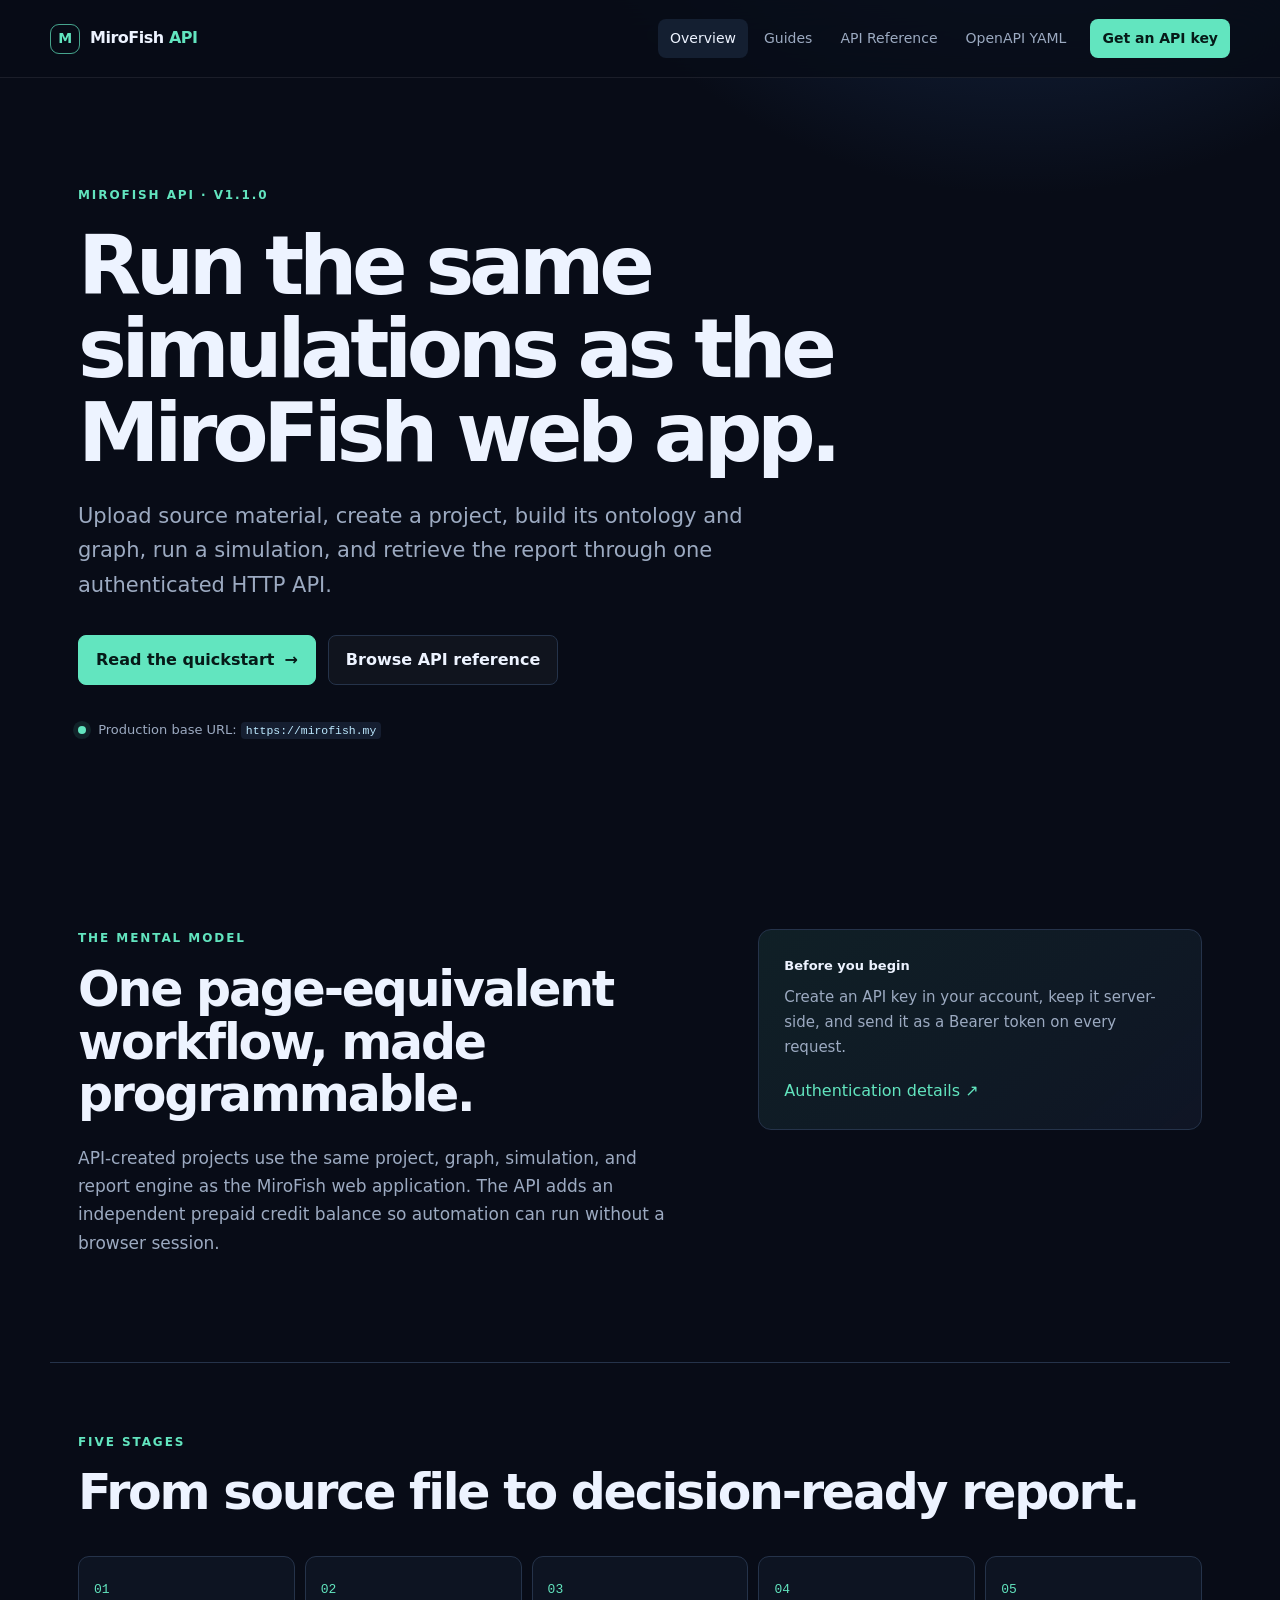
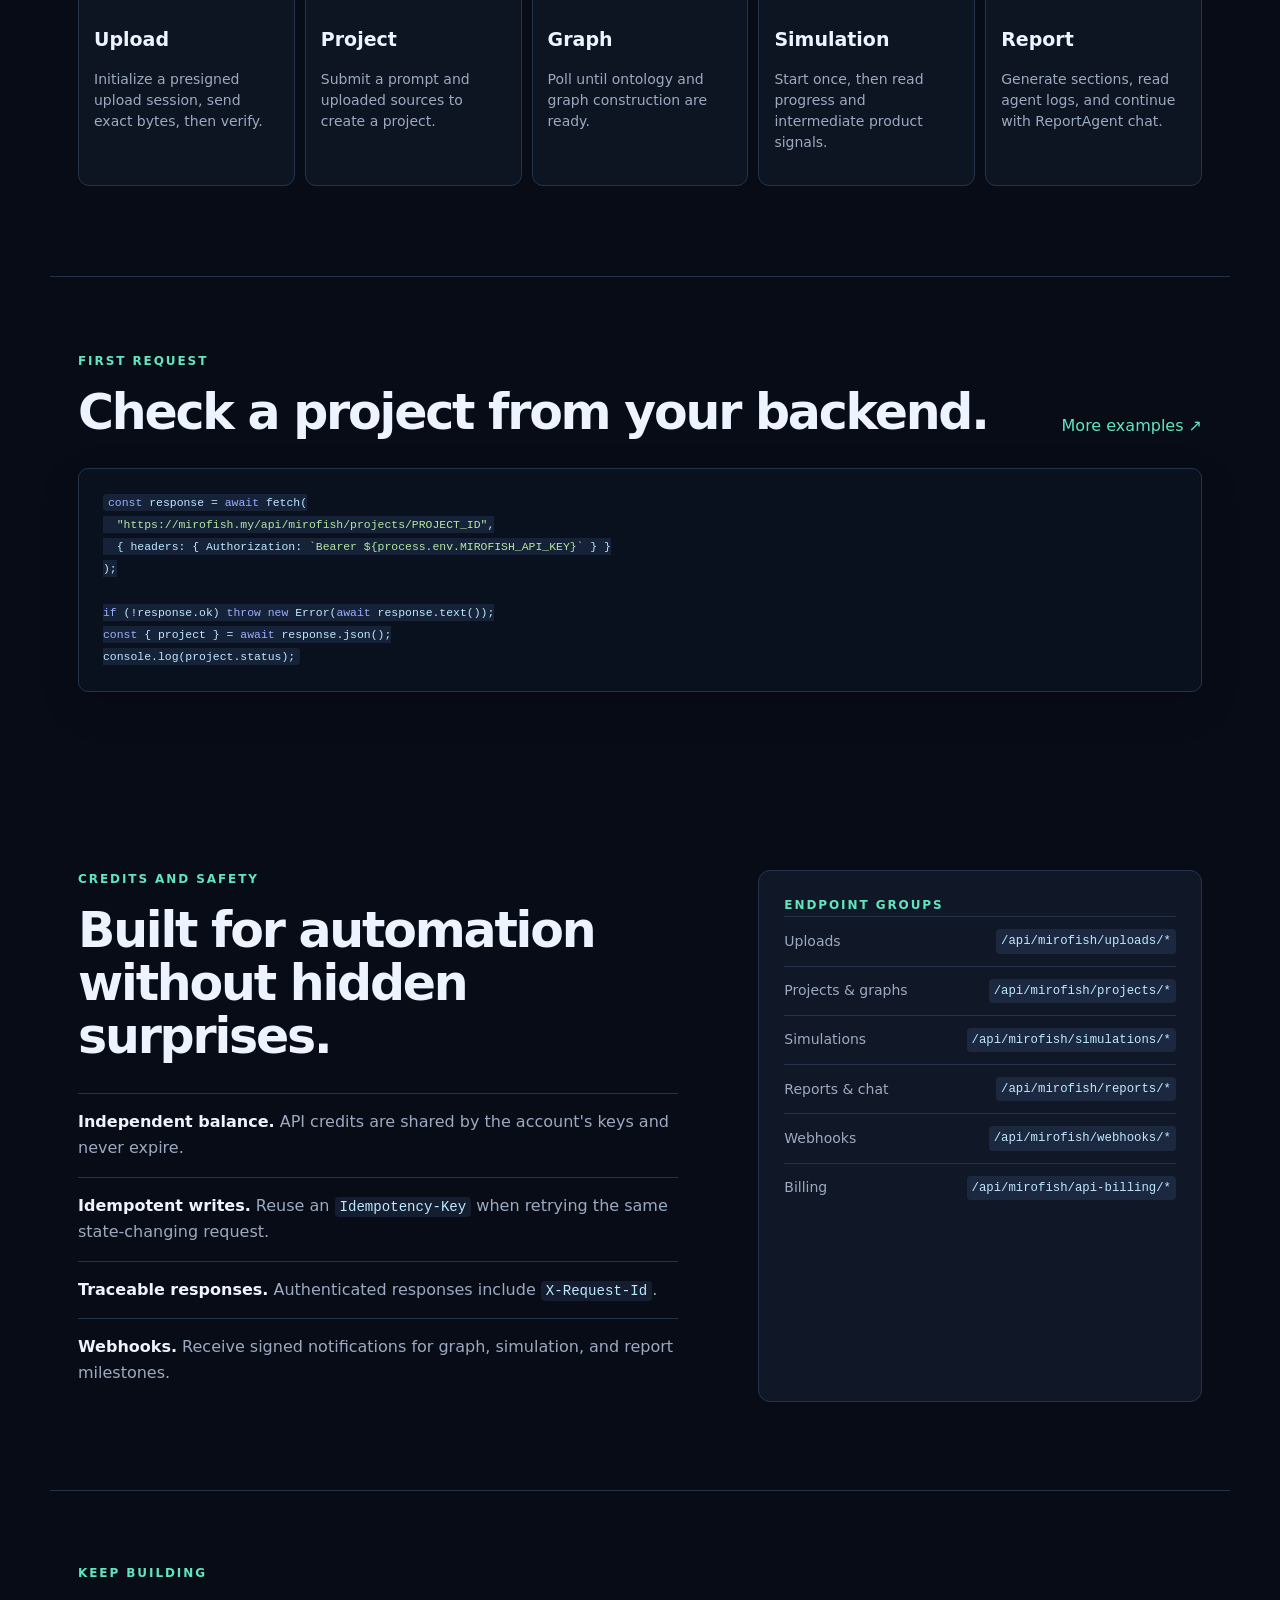
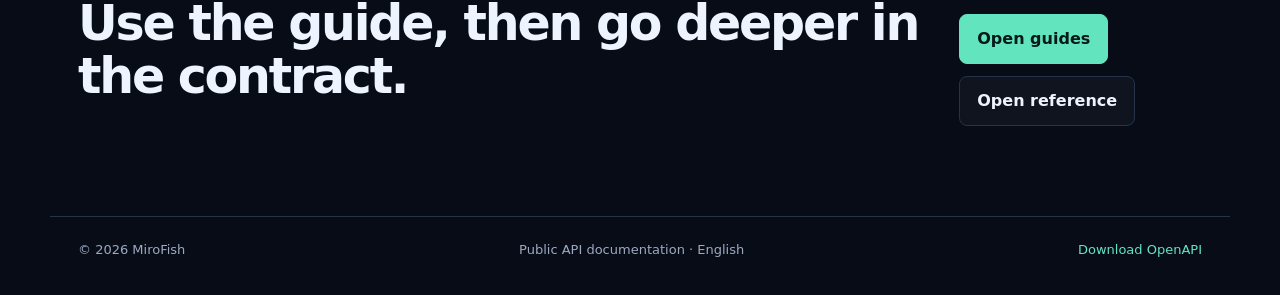
==== index.html @ 49d01d0e "docs: add public MiroFish API documentation site" ====
<!doctype html>
<html lang="en">
  <head>
    <meta charset="utf-8" />
    <meta name="viewport" content="width=device-width, initial-scale=1" />
    <meta name="description" content="Public English documentation for the MiroFish simulation API." />
    <meta name="theme-color" content="#0b1020" />
    <link rel="canonical" href="https://gateszhangc.github.io/mirofish-api-docs/" />
    <link rel="stylesheet" href="styles.css" />
    <title>MiroFish API Documentation</title>
  </head>
  <body>
    <header class="site-header">
      <a class="brand" href="index.html" aria-label="MiroFish API Documentation home">
        <span class="brand-mark">M</span>
        <span>MiroFish <em>API</em></span>
      </a>
      <button class="menu-toggle" type="button" aria-expanded="false" aria-controls="site-nav">Menu</button>
      <nav id="site-nav" class="site-nav" aria-label="Primary navigation">
        <a class="active" href="index.html">Overview</a>
        <a href="api-guide.html">Guides</a>
        <a href="reference.html">API Reference</a>
        <a href="openapi.yaml">OpenAPI YAML</a>
        <a class="nav-cta" href="https://mirofish.my/api-keys">Get an API key</a>
      </nav>
    </header>

    <main>
      <section class="hero shell">
        <div class="eyebrow">MiroFish API · v1.1.0</div>
        <h1>Run the same simulations as the MiroFish web app.</h1>
        <p class="hero-copy">
          Upload source material, create a project, build its ontology and graph, run a simulation,
          and retrieve the report through one authenticated HTTP API.
        </p>
        <div class="hero-actions">
          <a class="button primary" href="api-guide.html">Read the quickstart <span aria-hidden="true">→</span></a>
          <a class="button secondary" href="reference.html">Browse API reference</a>
        </div>
        <div class="hero-note"><span class="status-dot"></span> Production base URL: <code>https://mirofish.my</code></div>
      </section>

      <section class="shell section-grid intro-grid">
        <div>
          <div class="section-kicker">The mental model</div>
          <h2>One page-equivalent workflow, made programmable.</h2>
          <p>
            API-created projects use the same project, graph, simulation, and report engine as the
            MiroFish web application. The API adds an independent prepaid credit balance so
            automation can run without a browser session.
          </p>
        </div>
        <aside class="callout">
          <div class="callout-label">Before you begin</div>
          <p>Create an API key in your account, keep it server-side, and send it as a Bearer token on every request.</p>
          <a href="api-guide.html#authentication">Authentication details <span aria-hidden="true">↗</span></a>
        </aside>
      </section>

      <section class="shell workflow-section">
        <div class="section-kicker">Five stages</div>
        <h2>From source file to decision-ready report.</h2>
        <div class="workflow-grid">
          <a class="workflow-card" href="api-guide.html#upload">
            <span class="step-number">01</span><h3>Upload</h3><p>Initialize a presigned upload session, send exact bytes, then verify.</p>
          </a>
          <a class="workflow-card" href="api-guide.html#project">
            <span class="step-number">02</span><h3>Project</h3><p>Submit a prompt and uploaded sources to create a project.</p>
          </a>
          <a class="workflow-card" href="api-guide.html#graph">
            <span class="step-number">03</span><h3>Graph</h3><p>Poll until ontology and graph construction are ready.</p>
          </a>
          <a class="workflow-card" href="api-guide.html#simulation">
            <span class="step-number">04</span><h3>Simulation</h3><p>Start once, then read progress and intermediate product signals.</p>
          </a>
          <a class="workflow-card" href="api-guide.html#report">
            <span class="step-number">05</span><h3>Report</h3><p>Generate sections, read agent logs, and continue with ReportAgent chat.</p>
          </a>
        </div>
      </section>

      <section class="shell code-section">
        <div class="code-heading">
          <div><div class="section-kicker">First request</div><h2>Check a project from your backend.</h2></div>
          <a href="api-guide.html#javascript">More examples <span aria-hidden="true">↗</span></a>
        </div>
        <pre><code><span class="code-muted">const</span> response = <span class="code-muted">await</span> fetch(
  <span class="code-string">"https://mirofish.my/api/mirofish/projects/PROJECT_ID"</span>,
  { headers: { Authorization: <span class="code-string">`Bearer ${process.env.MIROFISH_API_KEY}`</span> } }
);

<span class="code-muted">if</span> (!response.ok) <span class="code-muted">throw new</span> Error(<span class="code-muted">await</span> response.text());
<span class="code-muted">const</span> { project } = <span class="code-muted">await</span> response.json();
console.log(project.status);</code></pre>
      </section>

      <section class="shell section-grid details-grid">
        <div>
          <div class="section-kicker">Credits and safety</div>
          <h2>Built for automation without hidden surprises.</h2>
          <ul class="feature-list">
            <li><strong>Independent balance.</strong> API credits are shared by the account's keys and never expire.</li>
            <li><strong>Idempotent writes.</strong> Reuse an <code>Idempotency-Key</code> when retrying the same state-changing request.</li>
            <li><strong>Traceable responses.</strong> Authenticated responses include <code>X-Request-Id</code>.</li>
            <li><strong>Webhooks.</strong> Receive signed notifications for graph, simulation, and report milestones.</li>
          </ul>
        </div>
        <div class="endpoint-panel">
          <div class="section-kicker">Endpoint groups</div>
          <div class="endpoint-row"><span>Uploads</span><code>/api/mirofish/uploads/*</code></div>
          <div class="endpoint-row"><span>Projects &amp; graphs</span><code>/api/mirofish/projects/*</code></div>
          <div class="endpoint-row"><span>Simulations</span><code>/api/mirofish/simulations/*</code></div>
          <div class="endpoint-row"><span>Reports &amp; chat</span><code>/api/mirofish/reports/*</code></div>
          <div class="endpoint-row"><span>Webhooks</span><code>/api/mirofish/webhooks/*</code></div>
          <div class="endpoint-row"><span>Billing</span><code>/api/mirofish/api-billing/*</code></div>
        </div>
      </section>

      <section class="shell bottom-cta">
        <div><div class="section-kicker">Keep building</div><h2>Use the guide, then go deeper in the contract.</h2></div>
        <div class="hero-actions"><a class="button primary" href="api-guide.html">Open guides</a><a class="button secondary" href="reference.html">Open reference</a></div>
      </section>
    </main>

    <footer class="site-footer shell"><span>© <span data-year>2026</span> MiroFish</span><span>Public API documentation · English</span><a href="openapi.yaml">Download OpenAPI</a></footer>
    <script src="script.js"></script>
  </body>
</html>
---- styles.css ----
:root{--bg:#080c17;--panel:#101827;--panel-2:#141f31;--line:#25334a;--text:#edf3ff;--muted:#9caac1;--accent:#62e5bf;--accent-2:#81a9ff;--code:#09111f;--max:1180px;font-family:Inter,ui-sans-serif,system-ui,-apple-system,BlinkMacSystemFont,"Segoe UI",sans-serif}*{box-sizing:border-box}html{scroll-behavior:smooth}body{margin:0;background:radial-gradient(circle at 80% -10%,#203b68 0,transparent 34rem),var(--bg);color:var(--text);line-height:1.65}a{color:var(--accent);text-decoration:none}a:hover{text-decoration:underline}.shell{max-width:var(--max);margin:0 auto;padding-left:28px;padding-right:28px}.site-header{height:78px;display:flex;align-items:center;gap:32px;border-bottom:1px solid rgba(255,255,255,.08);padding:0 max(28px,calc((100vw - var(--max))/2));position:sticky;top:0;z-index:10;background:rgba(8,12,23,.84);backdrop-filter:blur(18px)}.brand{display:flex;align-items:center;gap:10px;color:var(--text);font-weight:760;letter-spacing:-.03em;white-space:nowrap}.brand:hover{text-decoration:none}.brand em{color:var(--accent);font-style:normal}.brand-mark{display:grid;place-items:center;width:30px;height:30px;border:1px solid rgba(98,229,191,.7);border-radius:9px;color:var(--accent);font-size:14px}.site-nav{display:flex;align-items:center;gap:4px;margin-left:auto}.site-nav a{color:var(--muted);font-size:14px;padding:8px 12px;border-radius:8px}.site-nav a:hover,.site-nav a.active{background:var(--panel-2);color:var(--text);text-decoration:none}.site-nav .nav-cta{margin-left:8px;background:var(--accent);color:#061a18;font-weight:750}.menu-toggle{display:none;background:none;border:1px solid var(--line);color:var(--text);border-radius:7px;padding:7px 10px}.hero{padding-top:108px;padding-bottom:100px}.eyebrow,.section-kicker{font-size:12px;text-transform:uppercase;letter-spacing:.16em;color:var(--accent);font-weight:800}.hero h1{font-size:clamp(42px,7vw,82px);line-height:1.02;letter-spacing:-.065em;max-width:850px;margin:18px 0 24px}.hero-copy{font-size:21px;color:var(--muted);max-width:680px;margin:0}.hero-actions{display:flex;flex-wrap:wrap;gap:12px;margin-top:32px}.button{display:inline-flex;align-items:center;gap:10px;padding:11px 17px;border-radius:8px;font-weight:750;border:1px solid var(--line)}.button:hover{text-decoration:none;transform:translateY(-1px)}.button.primary{background:var(--accent);color:#061a18;border-color:var(--accent)}.button.secondary{color:var(--text);background:rgba(255,255,255,.03)}.hero-note{color:var(--muted);font-size:13px;margin-top:34px}.status-dot{display:inline-block;width:8px;height:8px;border-radius:50%;background:var(--accent);box-shadow:0 0 0 5px rgba(98,229,191,.1);margin-right:8px}code{font-family:"SFMono-Regular",Consolas,"Liberation Mono",monospace;font-size:.88em;color:#bde9ff;background:rgba(129,169,255,.11);padding:2px 5px;border-radius:4px}.section-grid{display:grid;grid-template-columns:1.15fr .85fr;gap:80px;padding-top:88px;padding-bottom:88px}.section-grid h2,.workflow-section h2,.code-section h2,.bottom-cta h2{font-size:clamp(29px,4vw,49px);line-height:1.08;letter-spacing:-.045em;margin:15px 0 22px}.section-grid p{color:var(--muted);font-size:17px;max-width:650px}.callout{align-self:start;border:1px solid var(--line);background:linear-gradient(140deg,rgba(98,229,191,.09),rgba(129,169,255,.06));border-radius:13px;padding:25px}.callout-label{color:var(--text);font-size:13px;font-weight:800}.callout p{font-size:15px;margin:9px 0 18px}.workflow-section{padding-top:70px;padding-bottom:90px;border-top:1px solid var(--line)}.workflow-grid{display:grid;grid-template-columns:repeat(5,1fr);gap:10px;margin-top:36px}.workflow-card{padding:18px 15px;border:1px solid var(--line);background:rgba(16,24,39,.7);border-radius:11px;color:var(--text);min-height:190px}.workflow-card:hover{border-color:var(--accent-2);text-decoration:none;transform:translateY(-2px)}.workflow-card h3{font-size:19px;margin:22px 0 7px}.workflow-card p{font-size:14px;color:var(--muted);line-height:1.5}.step-number{font-family:monospace;color:var(--accent);font-size:13px}.code-section{padding-top:75px;padding-bottom:90px;border-top:1px solid var(--line)}.code-heading{display:flex;justify-content:space-between;align-items:end;gap:20px}.code-heading h2{margin-bottom:0}pre{overflow:auto;background:var(--code);border:1px solid var(--line);border-radius:10px;padding:23px 24px;margin:28px 0 0;color:#d7e3f7;font-size:13px;line-height:1.7;box-shadow:0 14px 40px rgba(0,0,0,.16)}.code-string{color:#b3e89f}.code-muted{color:#9aaeff}.feature-list{list-style:none;padding:0;margin:29px 0 0}.feature-list li{border-top:1px solid var(--line);padding:15px 0;color:var(--muted)}.feature-list strong{color:var(--text)}.endpoint-panel{background:var(--panel);border:1px solid var(--line);border-radius:12px;padding:25px}.endpoint-row,.info-table>div{display:flex;justify-content:space-between;gap:15px;align-items:center;border-top:1px solid var(--line);padding:12px 0;color:var(--muted);font-size:14px}.endpoint-row:first-of-type,.info-table>div:first-of-type{margin-top:15px}.endpoint-row code{white-space:nowrap}.bottom-cta{border-top:1px solid var(--line);padding-top:73px;padding-bottom:90px;display:flex;align-items:end;justify-content:space-between;gap:28px}.site-footer{border-top:1px solid var(--line);padding-top:22px;padding-bottom:34px;display:flex;gap:22px;justify-content:space-between;color:var(--muted);font-size:13px}.docs-layout{display:grid;grid-template-columns:210px minmax(0,780px);gap:70px;padding-top:65px;padding-bottom:90px}.docs-toc{position:sticky;top:105px;align-self:start;display:flex;flex-direction:column;gap:6px}.toc-title{font-size:11px;text-transform:uppercase;letter-spacing:.14em;color:var(--accent);font-weight:800;margin-bottom:12px}.docs-toc a{color:var(--muted);font-size:13px;padding:4px 0}.docs-toc a:hover{color:var(--text)}.docs-content h1,.reference-intro h1{font-size:clamp(42px,6vw,68px);line-height:1.03;letter-spacing:-.06em;margin:15px 0 24px}.docs-content h2{font-size:31px;line-height:1.1;letter-spacing:-.04em;margin:70px 0 17px;padding-top:10px}.docs-content h3{font-size:22px}.docs-content p,.docs-content li{color:var(--muted);font-size:16px}.docs-content p.lede{font-size:20px;max-width:700px}.docs-content li{margin:8px 0}.docs-callout{margin-top:36px;padding:19px 21px;border-left:3px solid var(--accent);background:rgba(98,229,191,.06);color:var(--muted)}.info-table{border:1px solid var(--line);border-radius:10px;padding:0 18px;margin-top:22px}.reference-shell{padding-top:45px}.reference-intro{max-width:750px;margin-bottom:45px}.reference-intro p{color:var(--muted)}.error-page{padding-top:160px;min-height:70vh}.error-page h1{font-size:56px;letter-spacing:-.06em;line-height:1.05}@media(max-width:900px){.site-header{padding:0 20px}.menu-toggle{display:block;margin-left:auto}.site-nav{display:none;position:absolute;left:0;right:0;top:78px;padding:12px 20px 20px;background:var(--bg);border-bottom:1px solid var(--line);flex-direction:column;align-items:stretch}.site-nav.open{display:flex}.site-nav a{padding:11px 10px}.site-nav .nav-cta{margin:6px 0 0}.shell{padding-left:20px;padding-right:20px}.hero{padding-top:78px;padding-bottom:70px}.section-grid{grid-template-columns:1fr;gap:30px;padding-top:62px;padding-bottom:62px}.workflow-grid{grid-template-columns:repeat(2,1fr)}.bottom-cta{display:block}.bottom-cta .hero-actions{margin-top:25px}.docs-layout{grid-template-columns:1fr;gap:30px;padding-top:45px}.docs-toc{position:static;display:grid;grid-template-columns:repeat(2,1fr);gap:4px 15px;border-bottom:1px solid var(--line);padding-bottom:24px}.toc-title{grid-column:1/-1}.site-footer{flex-wrap:wrap}}@media(max-width:500px){.workflow-grid{grid-template-columns:1fr}.hero h1{font-size:47px}.hero-copy{font-size:18px}.code-heading{display:block}.code-heading>a{display:inline-block;margin-top:20px}.site-footer{display:grid;gap:7px}.endpoint-row{display:block}.endpoint-row code{display:block;margin-top:4px}.docs-content h2{font-size:28px}}
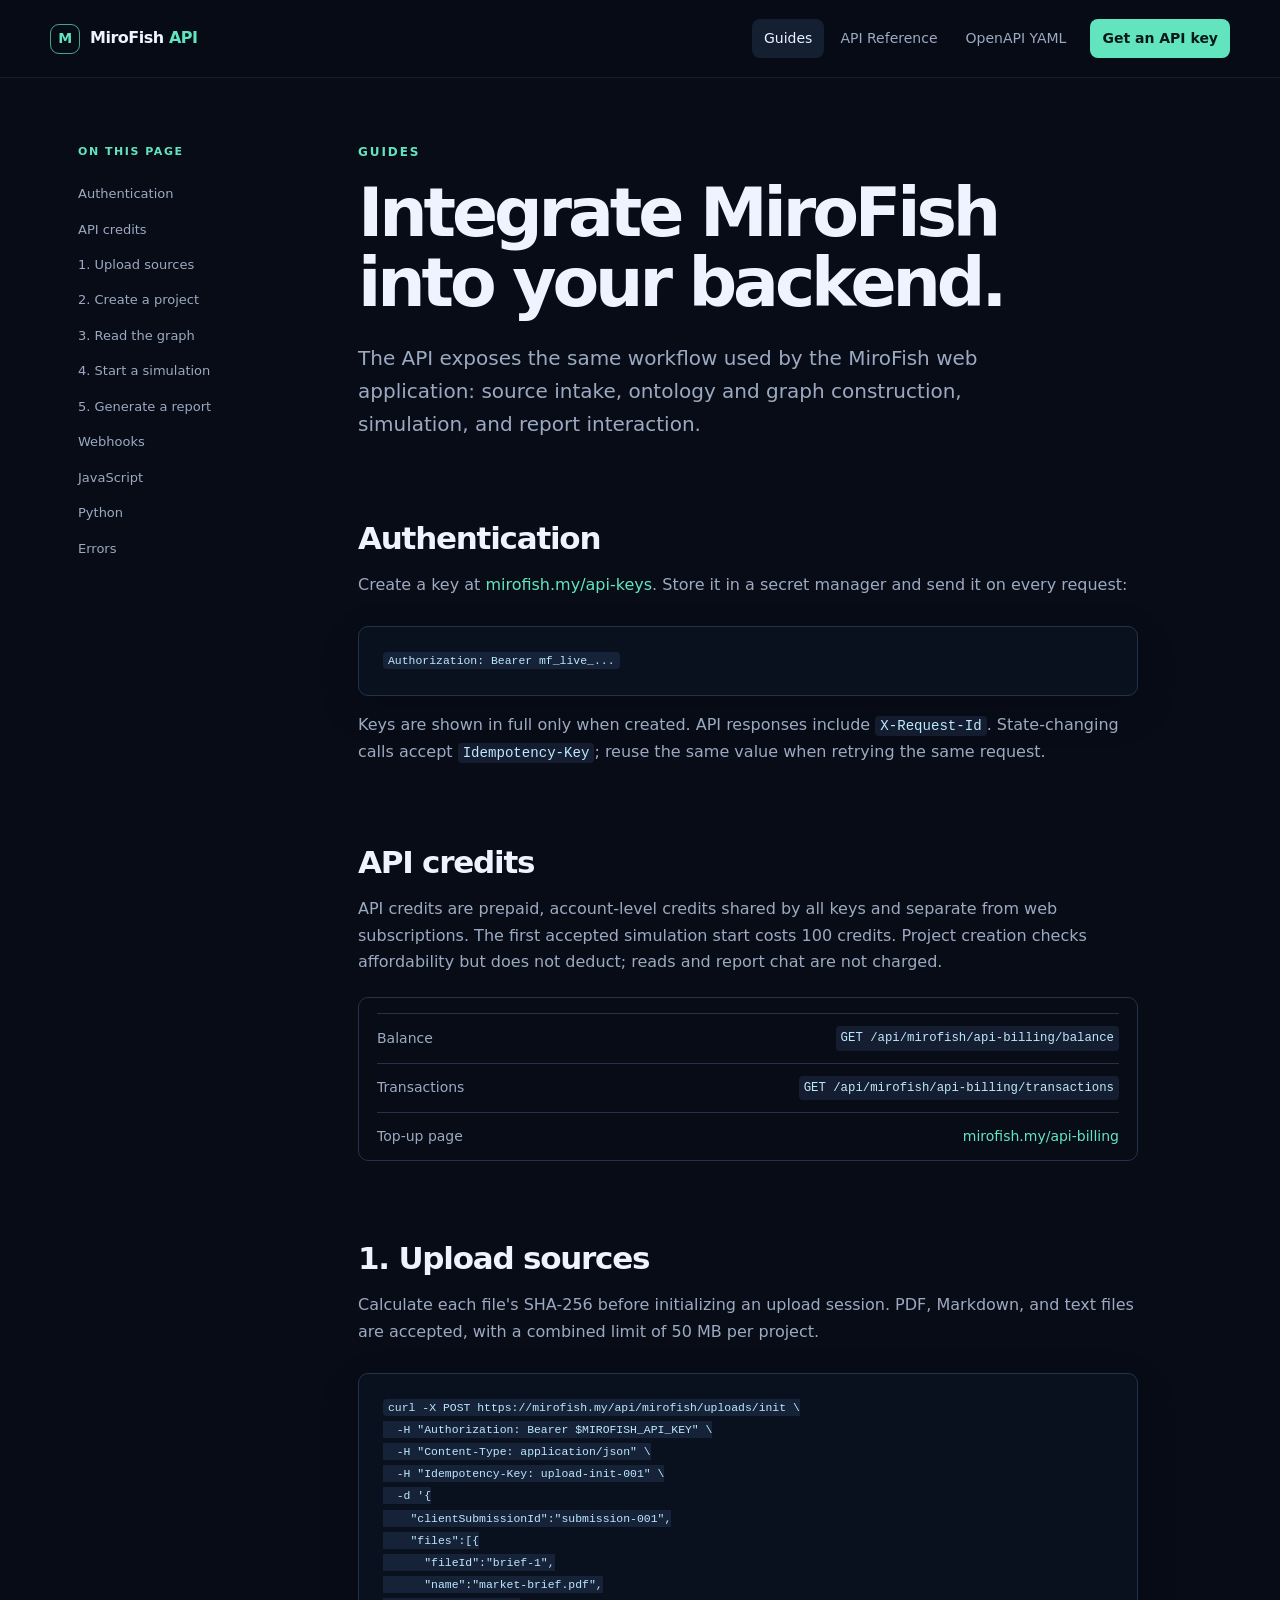
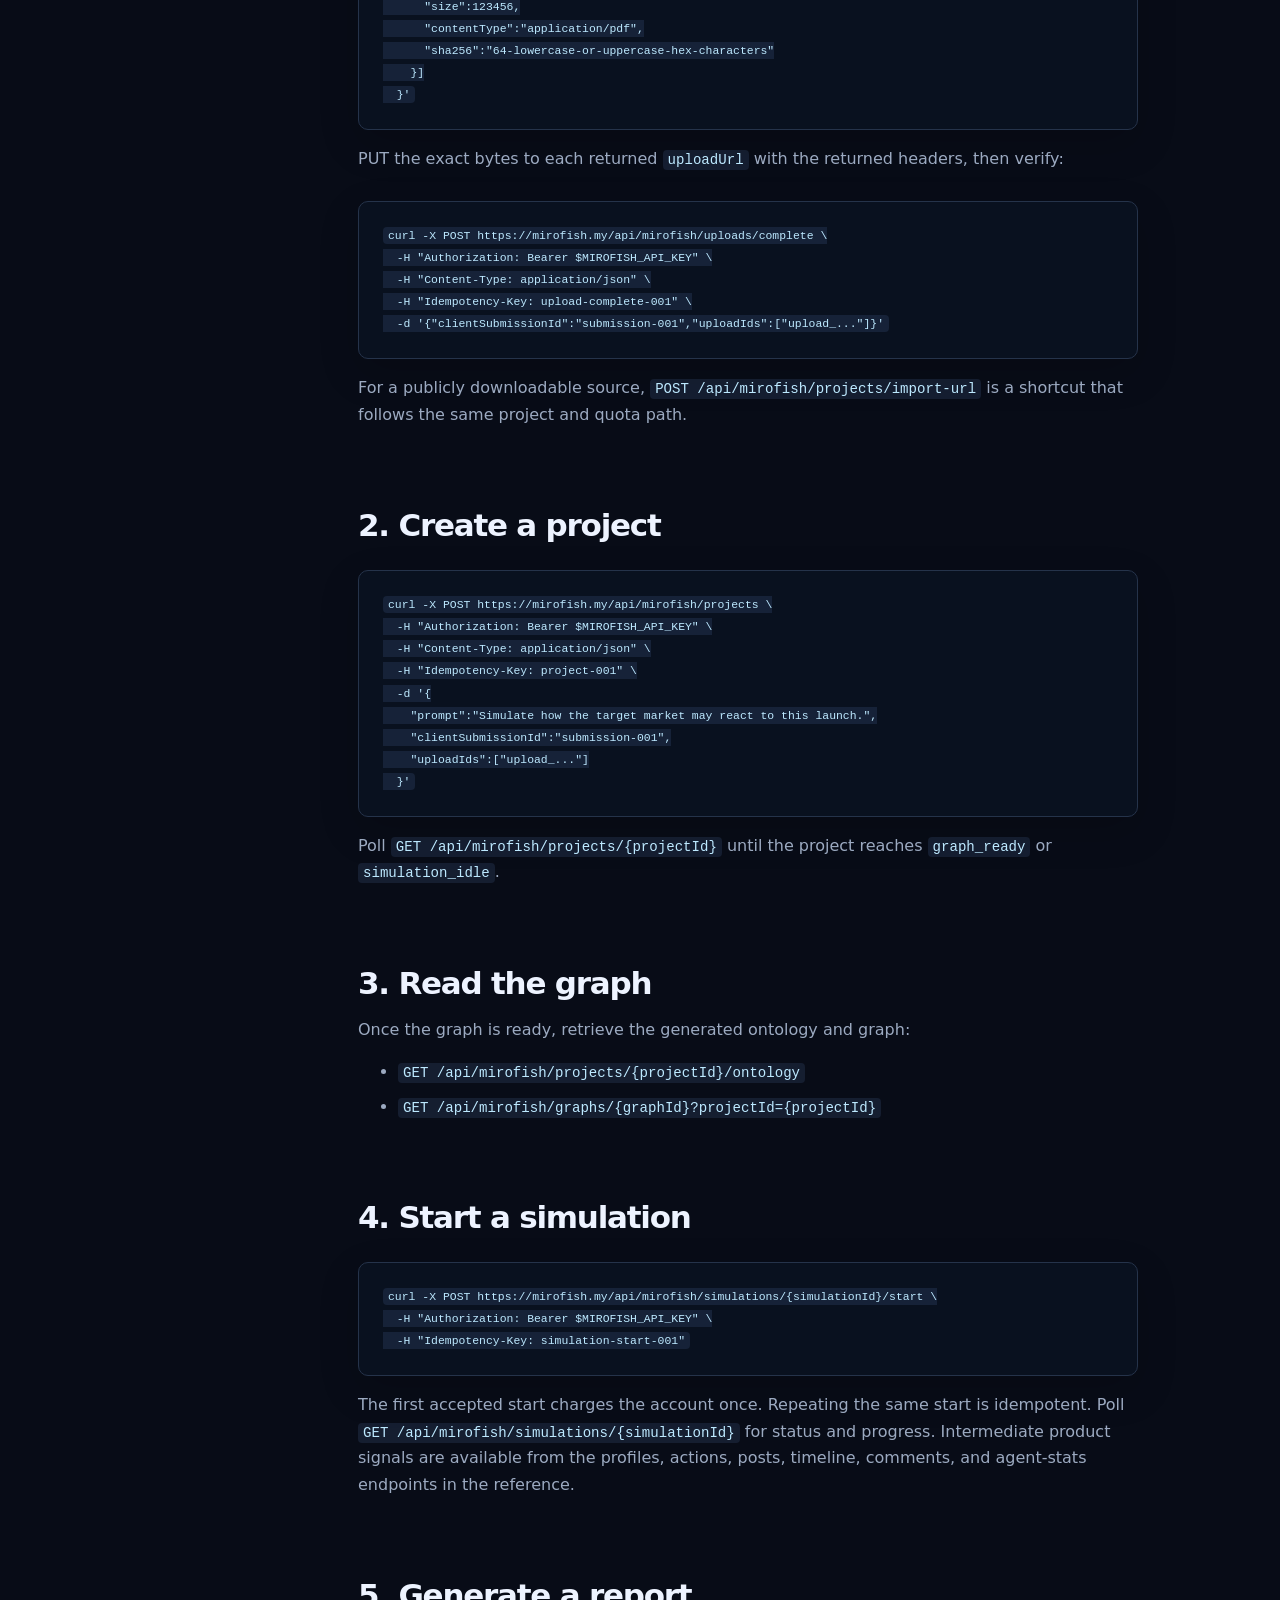
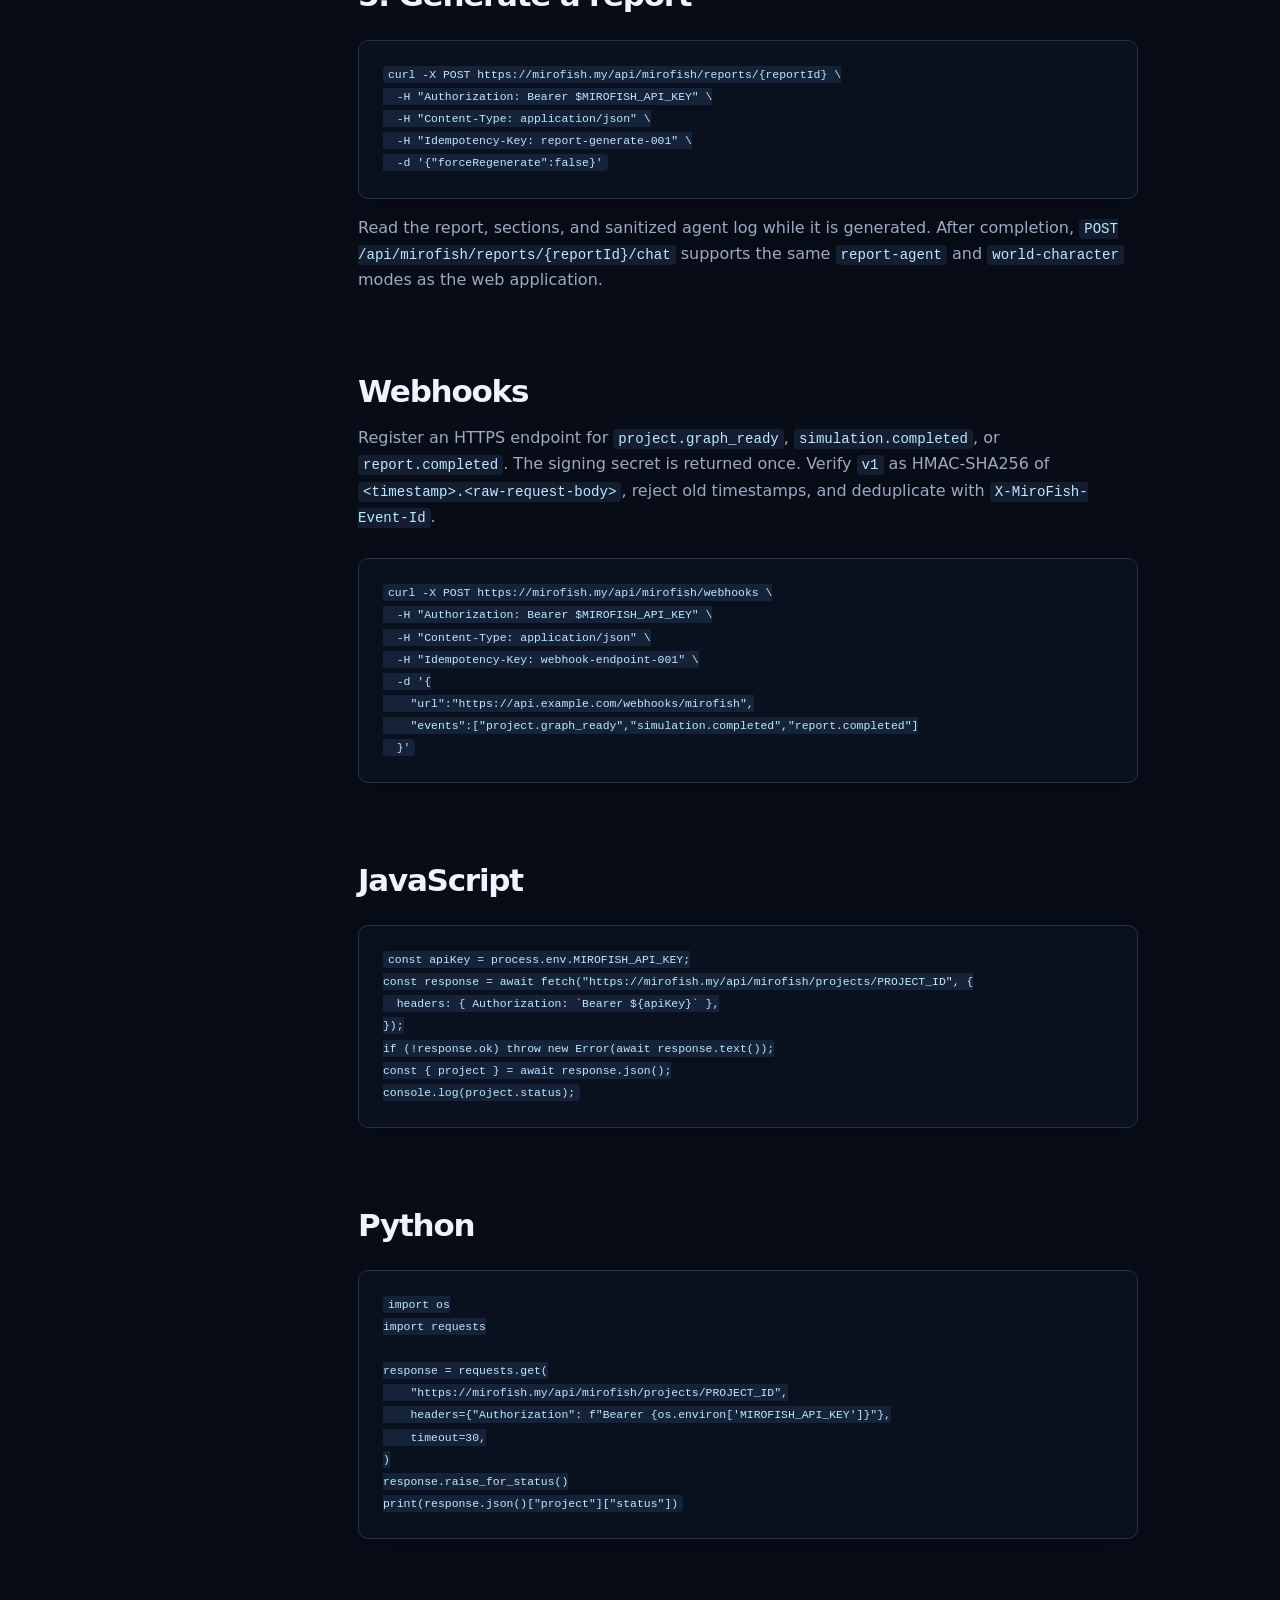
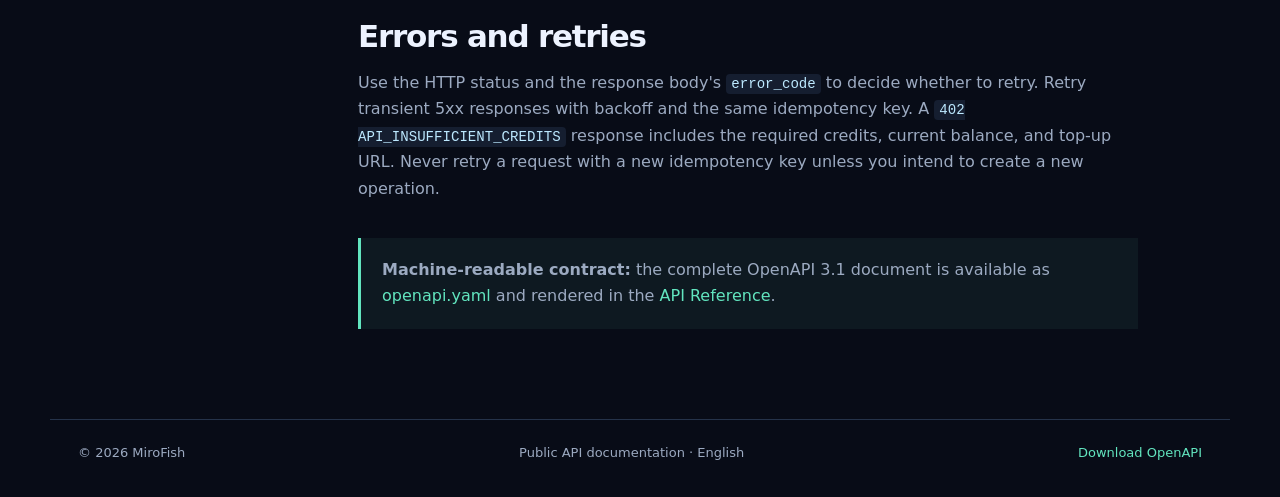
==== commit 35d685e2: "docs: make integration guide the homepage" ====
--- a/index.html
+++ b/index.html
@@ -1,127 +1,119 @@
 <!doctype html>
 <html lang="en">
   <head>
-    <meta charset="utf-8" />
-    <meta name="viewport" content="width=device-width, initial-scale=1" />
-    <meta name="description" content="Public English documentation for the MiroFish simulation API." />
-    <meta name="theme-color" content="#0b1020" />
+    <meta charset="utf-8" /><meta name="viewport" content="width=device-width, initial-scale=1" />
+    <meta name="description" content="MiroFish API quickstart and integration guide." />
     <link rel="canonical" href="https://gateszhangc.github.io/mirofish-api-docs/" />
-    <link rel="stylesheet" href="styles.css" />
-    <title>MiroFish API Documentation</title>
+    <link rel="stylesheet" href="styles.css" /><title>MiroFish API Guides</title>
   </head>
   <body>
-    <header class="site-header">
-      <a class="brand" href="index.html" aria-label="MiroFish API Documentation home">
-        <span class="brand-mark">M</span>
-        <span>MiroFish <em>API</em></span>
-      </a>
-      <button class="menu-toggle" type="button" aria-expanded="false" aria-controls="site-nav">Menu</button>
-      <nav id="site-nav" class="site-nav" aria-label="Primary navigation">
-        <a class="active" href="index.html">Overview</a>
-        <a href="api-guide.html">Guides</a>
-        <a href="reference.html">API Reference</a>
-        <a href="openapi.yaml">OpenAPI YAML</a>
-        <a class="nav-cta" href="https://mirofish.my/api-keys">Get an API key</a>
-      </nav>
-    </header>
+    <header class="site-header"><a class="brand" href="index.html"><span class="brand-mark">M</span><span>MiroFish <em>API</em></span></a><button class="menu-toggle" type="button" aria-expanded="false" aria-controls="site-nav">Menu</button><nav id="site-nav" class="site-nav" aria-label="Primary navigation"><a class="active" href="index.html">Guides</a><a href="reference.html">API Reference</a><a href="openapi.yaml">OpenAPI YAML</a><a class="nav-cta" href="https://mirofish.my/api-keys">Get an API key</a></nav></header>
+    <main class="shell docs-layout">
+      <aside class="docs-toc" aria-label="On this page"><div class="toc-title">On this page</div><a href="#authentication">Authentication</a><a href="#credits">API credits</a><a href="#upload">1. Upload sources</a><a href="#project">2. Create a project</a><a href="#graph">3. Read the graph</a><a href="#simulation">4. Start a simulation</a><a href="#report">5. Generate a report</a><a href="#webhooks">Webhooks</a><a href="#javascript">JavaScript</a><a href="#python">Python</a><a href="#errors">Errors</a></aside>
+      <article class="docs-content">
+        <div class="section-kicker">Guides</div><h1>Integrate MiroFish into your backend.</h1>
+        <p class="lede">The API exposes the same workflow used by the MiroFish web application: source intake, ontology and graph construction, simulation, and report interaction.</p>
 
-    <main>
-      <section class="hero shell">
-        <div class="eyebrow">MiroFish API · v1.1.0</div>
-        <h1>Run the same simulations as the MiroFish web app.</h1>
-        <p class="hero-copy">
-          Upload source material, create a project, build its ontology and graph, run a simulation,
-          and retrieve the report through one authenticated HTTP API.
-        </p>
-        <div class="hero-actions">
-          <a class="button primary" href="api-guide.html">Read the quickstart <span aria-hidden="true">→</span></a>
-          <a class="button secondary" href="reference.html">Browse API reference</a>
-        </div>
-        <div class="hero-note"><span class="status-dot"></span> Production base URL: <code>https://mirofish.my</code></div>
-      </section>
+        <h2 id="authentication">Authentication</h2>
+        <p>Create a key at <a href="https://mirofish.my/api-keys">mirofish.my/api-keys</a>. Store it in a secret manager and send it on every request:</p>
+        <pre><code>Authorization: Bearer mf_live_...</code></pre>
+        <p>Keys are shown in full only when created. API responses include <code>X-Request-Id</code>. State-changing calls accept <code>Idempotency-Key</code>; reuse the same value when retrying the same request.</p>
 
-      <section class="shell section-grid intro-grid">
-        <div>
-          <div class="section-kicker">The mental model</div>
-          <h2>One page-equivalent workflow, made programmable.</h2>
-          <p>
-            API-created projects use the same project, graph, simulation, and report engine as the
-            MiroFish web application. The API adds an independent prepaid credit balance so
-            automation can run without a browser session.
-          </p>
-        </div>
-        <aside class="callout">
-          <div class="callout-label">Before you begin</div>
-          <p>Create an API key in your account, keep it server-side, and send it as a Bearer token on every request.</p>
-          <a href="api-guide.html#authentication">Authentication details <span aria-hidden="true">↗</span></a>
-        </aside>
-      </section>
+        <h2 id="credits">API credits</h2>
+        <p>API credits are prepaid, account-level credits shared by all keys and separate from web subscriptions. The first accepted simulation start costs 100 credits. Project creation checks affordability but does not deduct; reads and report chat are not charged.</p>
+        <div class="info-table"><div><span>Balance</span><code>GET /api/mirofish/api-billing/balance</code></div><div><span>Transactions</span><code>GET /api/mirofish/api-billing/transactions</code></div><div><span>Top-up page</span><a href="https://mirofish.my/api-billing">mirofish.my/api-billing</a></div></div>
 
-      <section class="shell workflow-section">
-        <div class="section-kicker">Five stages</div>
-        <h2>From source file to decision-ready report.</h2>
-        <div class="workflow-grid">
-          <a class="workflow-card" href="api-guide.html#upload">
-            <span class="step-number">01</span><h3>Upload</h3><p>Initialize a presigned upload session, send exact bytes, then verify.</p>
-          </a>
-          <a class="workflow-card" href="api-guide.html#project">
-            <span class="step-number">02</span><h3>Project</h3><p>Submit a prompt and uploaded sources to create a project.</p>
-          </a>
-          <a class="workflow-card" href="api-guide.html#graph">
-            <span class="step-number">03</span><h3>Graph</h3><p>Poll until ontology and graph construction are ready.</p>
-          </a>
-          <a class="workflow-card" href="api-guide.html#simulation">
-            <span class="step-number">04</span><h3>Simulation</h3><p>Start once, then read progress and intermediate product signals.</p>
-          </a>
-          <a class="workflow-card" href="api-guide.html#report">
-            <span class="step-number">05</span><h3>Report</h3><p>Generate sections, read agent logs, and continue with ReportAgent chat.</p>
-          </a>
-        </div>
-      </section>
+        <h2 id="upload">1. Upload sources</h2>
+        <p>Calculate each file's SHA-256 before initializing an upload session. PDF, Markdown, and text files are accepted, with a combined limit of 50 MB per project.</p>
+        <pre><code>curl -X POST https://mirofish.my/api/mirofish/uploads/init \
+  -H "Authorization: Bearer $MIROFISH_API_KEY" \
+  -H "Content-Type: application/json" \
+  -H "Idempotency-Key: upload-init-001" \
+  -d '{
+    "clientSubmissionId":"submission-001",
+    "files":[{
+      "fileId":"brief-1",
+      "name":"market-brief.pdf",
+      "size":123456,
+      "contentType":"application/pdf",
+      "sha256":"64-lowercase-or-uppercase-hex-characters"
+    }]
+  }'</code></pre>
+        <p>PUT the exact bytes to each returned <code>uploadUrl</code> with the returned headers, then verify:</p>
+        <pre><code>curl -X POST https://mirofish.my/api/mirofish/uploads/complete \
+  -H "Authorization: Bearer $MIROFISH_API_KEY" \
+  -H "Content-Type: application/json" \
+  -H "Idempotency-Key: upload-complete-001" \
+  -d '{"clientSubmissionId":"submission-001","uploadIds":["upload_..."]}'</code></pre>
+        <p>For a publicly downloadable source, <code>POST /api/mirofish/projects/import-url</code> is a shortcut that follows the same project and quota path.</p>
 
-      <section class="shell code-section">
-        <div class="code-heading">
-          <div><div class="section-kicker">First request</div><h2>Check a project from your backend.</h2></div>
-          <a href="api-guide.html#javascript">More examples <span aria-hidden="true">↗</span></a>
-        </div>
-        <pre><code><span class="code-muted">const</span> response = <span class="code-muted">await</span> fetch(
-  <span class="code-string">"https://mirofish.my/api/mirofish/projects/PROJECT_ID"</span>,
-  { headers: { Authorization: <span class="code-string">`Bearer ${process.env.MIROFISH_API_KEY}`</span> } }
-);
+        <h2 id="project">2. Create a project</h2>
+        <pre><code>curl -X POST https://mirofish.my/api/mirofish/projects \
+  -H "Authorization: Bearer $MIROFISH_API_KEY" \
+  -H "Content-Type: application/json" \
+  -H "Idempotency-Key: project-001" \
+  -d '{
+    "prompt":"Simulate how the target market may react to this launch.",
+    "clientSubmissionId":"submission-001",
+    "uploadIds":["upload_..."]
+  }'</code></pre>
+        <p>Poll <code>GET /api/mirofish/projects/{projectId}</code> until the project reaches <code>graph_ready</code> or <code>simulation_idle</code>.</p>
 
-<span class="code-muted">if</span> (!response.ok) <span class="code-muted">throw new</span> Error(<span class="code-muted">await</span> response.text());
-<span class="code-muted">const</span> { project } = <span class="code-muted">await</span> response.json();
+        <h2 id="graph">3. Read the graph</h2>
+        <p>Once the graph is ready, retrieve the generated ontology and graph:</p>
+        <ul><li><code>GET /api/mirofish/projects/{projectId}/ontology</code></li><li><code>GET /api/mirofish/graphs/{graphId}?projectId={projectId}</code></li></ul>
+
+        <h2 id="simulation">4. Start a simulation</h2>
+        <pre><code>curl -X POST https://mirofish.my/api/mirofish/simulations/{simulationId}/start \
+  -H "Authorization: Bearer $MIROFISH_API_KEY" \
+  -H "Idempotency-Key: simulation-start-001"</code></pre>
+        <p>The first accepted start charges the account once. Repeating the same start is idempotent. Poll <code>GET /api/mirofish/simulations/{simulationId}</code> for status and progress. Intermediate product signals are available from the profiles, actions, posts, timeline, comments, and agent-stats endpoints in the reference.</p>
+
+        <h2 id="report">5. Generate a report</h2>
+        <pre><code>curl -X POST https://mirofish.my/api/mirofish/reports/{reportId} \
+  -H "Authorization: Bearer $MIROFISH_API_KEY" \
+  -H "Content-Type: application/json" \
+  -H "Idempotency-Key: report-generate-001" \
+  -d '{"forceRegenerate":false}'</code></pre>
+        <p>Read the report, sections, and sanitized agent log while it is generated. After completion, <code>POST /api/mirofish/reports/{reportId}/chat</code> supports the same <code>report-agent</code> and <code>world-character</code> modes as the web application.</p>
+
+        <h2 id="webhooks">Webhooks</h2>
+        <p>Register an HTTPS endpoint for <code>project.graph_ready</code>, <code>simulation.completed</code>, or <code>report.completed</code>. The signing secret is returned once. Verify <code>v1</code> as HMAC-SHA256 of <code>&lt;timestamp&gt;.&lt;raw-request-body&gt;</code>, reject old timestamps, and deduplicate with <code>X-MiroFish-Event-Id</code>.</p>
+        <pre><code>curl -X POST https://mirofish.my/api/mirofish/webhooks \
+  -H "Authorization: Bearer $MIROFISH_API_KEY" \
+  -H "Content-Type: application/json" \
+  -H "Idempotency-Key: webhook-endpoint-001" \
+  -d '{
+    "url":"https://api.example.com/webhooks/mirofish",
+    "events":["project.graph_ready","simulation.completed","report.completed"]
+  }'</code></pre>
+
+        <h2 id="javascript">JavaScript</h2>
+        <pre><code>const apiKey = process.env.MIROFISH_API_KEY;
+const response = await fetch("https://mirofish.my/api/mirofish/projects/PROJECT_ID", {
+  headers: { Authorization: `Bearer ${apiKey}` },
+});
+if (!response.ok) throw new Error(await response.text());
+const { project } = await response.json();
 console.log(project.status);</code></pre>
-      </section>
 
-      <section class="shell section-grid details-grid">
-        <div>
-          <div class="section-kicker">Credits and safety</div>
-          <h2>Built for automation without hidden surprises.</h2>
-          <ul class="feature-list">
-            <li><strong>Independent balance.</strong> API credits are shared by the account's keys and never expire.</li>
-            <li><strong>Idempotent writes.</strong> Reuse an <code>Idempotency-Key</code> when retrying the same state-changing request.</li>
-            <li><strong>Traceable responses.</strong> Authenticated responses include <code>X-Request-Id</code>.</li>
-            <li><strong>Webhooks.</strong> Receive signed notifications for graph, simulation, and report milestones.</li>
-          </ul>
-        </div>
-        <div class="endpoint-panel">
-          <div class="section-kicker">Endpoint groups</div>
-          <div class="endpoint-row"><span>Uploads</span><code>/api/mirofish/uploads/*</code></div>
-          <div class="endpoint-row"><span>Projects &amp; graphs</span><code>/api/mirofish/projects/*</code></div>
-          <div class="endpoint-row"><span>Simulations</span><code>/api/mirofish/simulations/*</code></div>
-          <div class="endpoint-row"><span>Reports &amp; chat</span><code>/api/mirofish/reports/*</code></div>
-          <div class="endpoint-row"><span>Webhooks</span><code>/api/mirofish/webhooks/*</code></div>
-          <div class="endpoint-row"><span>Billing</span><code>/api/mirofish/api-billing/*</code></div>
-        </div>
-      </section>
+        <h2 id="python">Python</h2>
+        <pre><code>import os
+import requests
 
-      <section class="shell bottom-cta">
-        <div><div class="section-kicker">Keep building</div><h2>Use the guide, then go deeper in the contract.</h2></div>
-        <div class="hero-actions"><a class="button primary" href="api-guide.html">Open guides</a><a class="button secondary" href="reference.html">Open reference</a></div>
-      </section>
+response = requests.get(
+    "https://mirofish.my/api/mirofish/projects/PROJECT_ID",
+    headers={"Authorization": f"Bearer {os.environ['MIROFISH_API_KEY']}"},
+    timeout=30,
+)
+response.raise_for_status()
+print(response.json()["project"]["status"])</code></pre>
+
+        <h2 id="errors">Errors and retries</h2>
+        <p>Use the HTTP status and the response body's <code>error_code</code> to decide whether to retry. Retry transient 5xx responses with backoff and the same idempotency key. A <code>402 API_INSUFFICIENT_CREDITS</code> response includes the required credits, current balance, and top-up URL. Never retry a request with a new idempotency key unless you intend to create a new operation.</p>
+        <div class="docs-callout"><strong>Machine-readable contract:</strong> the complete OpenAPI 3.1 document is available as <a href="openapi.yaml">openapi.yaml</a> and rendered in the <a href="reference.html">API Reference</a>.</div>
+      </article>
     </main>
-
     <footer class="site-footer shell"><span>© <span data-year>2026</span> MiroFish</span><span>Public API documentation · English</span><a href="openapi.yaml">Download OpenAPI</a></footer>
     <script src="script.js"></script>
   </body>
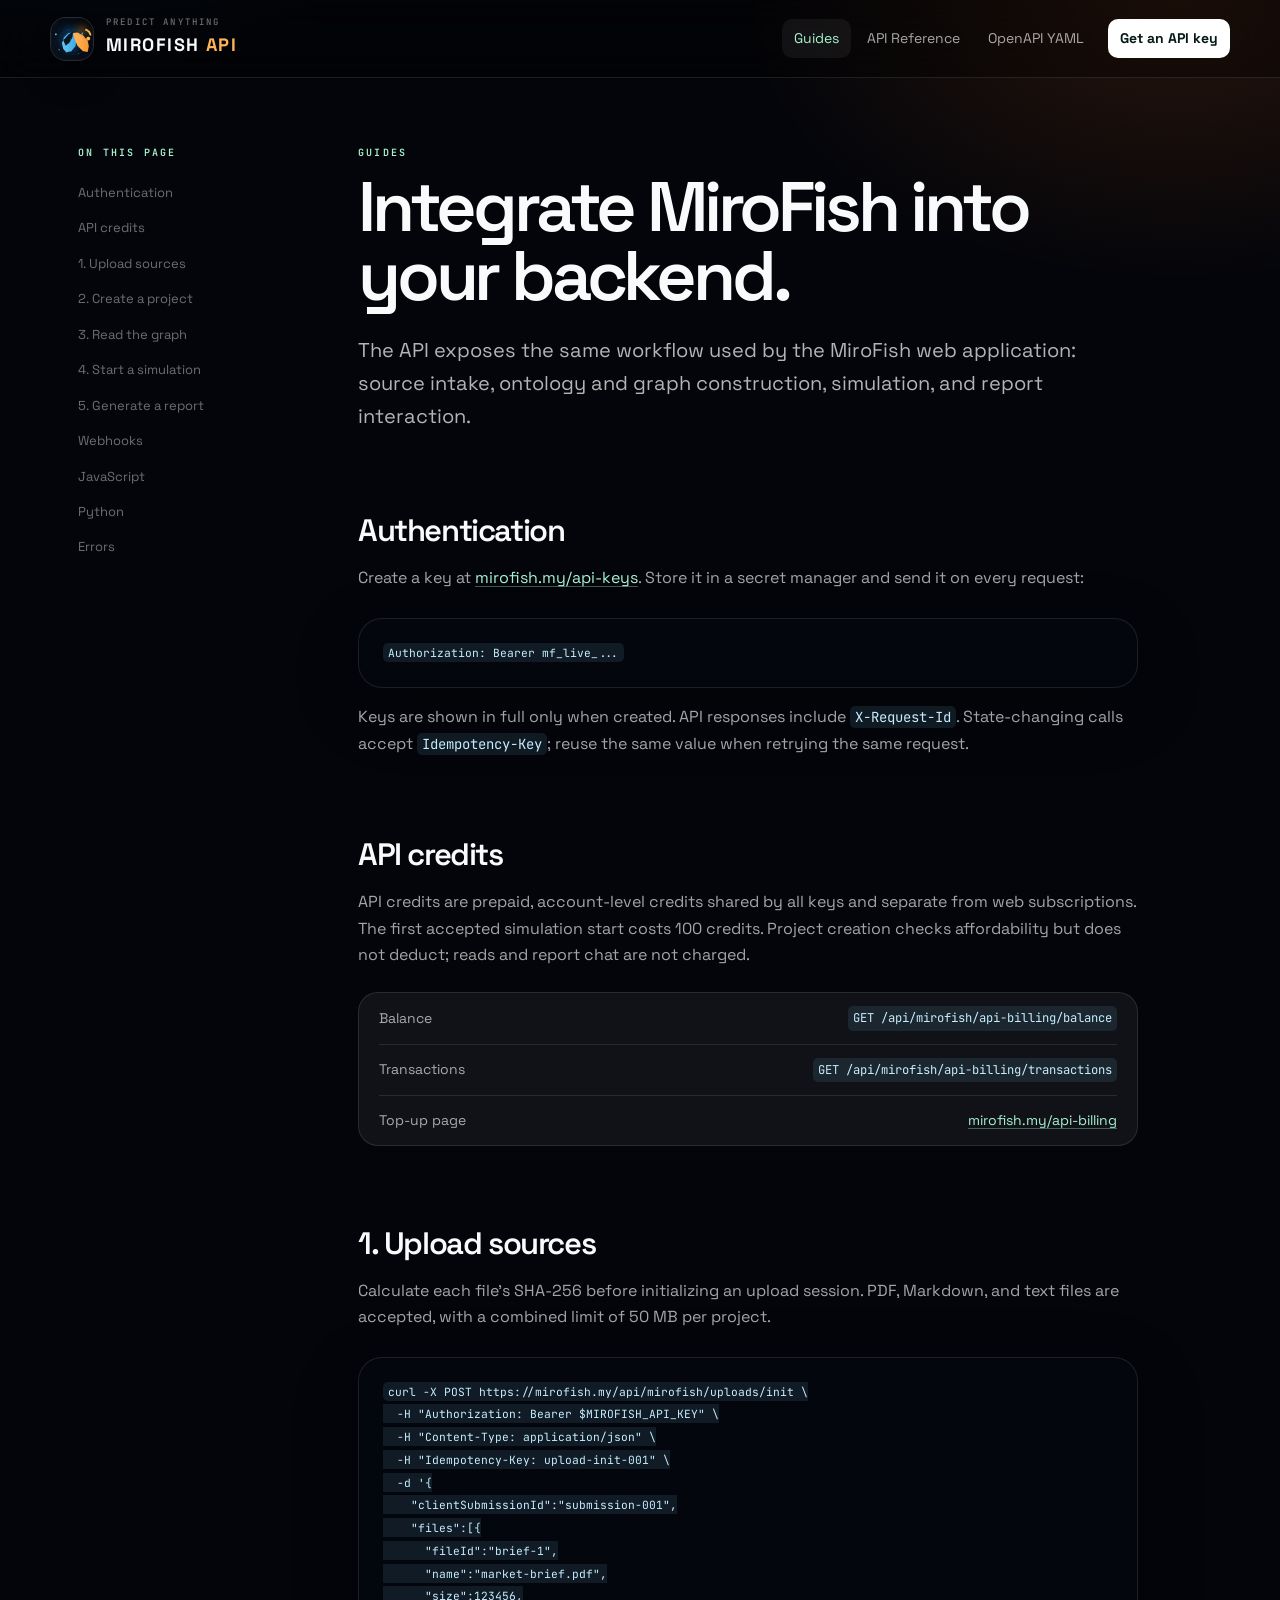
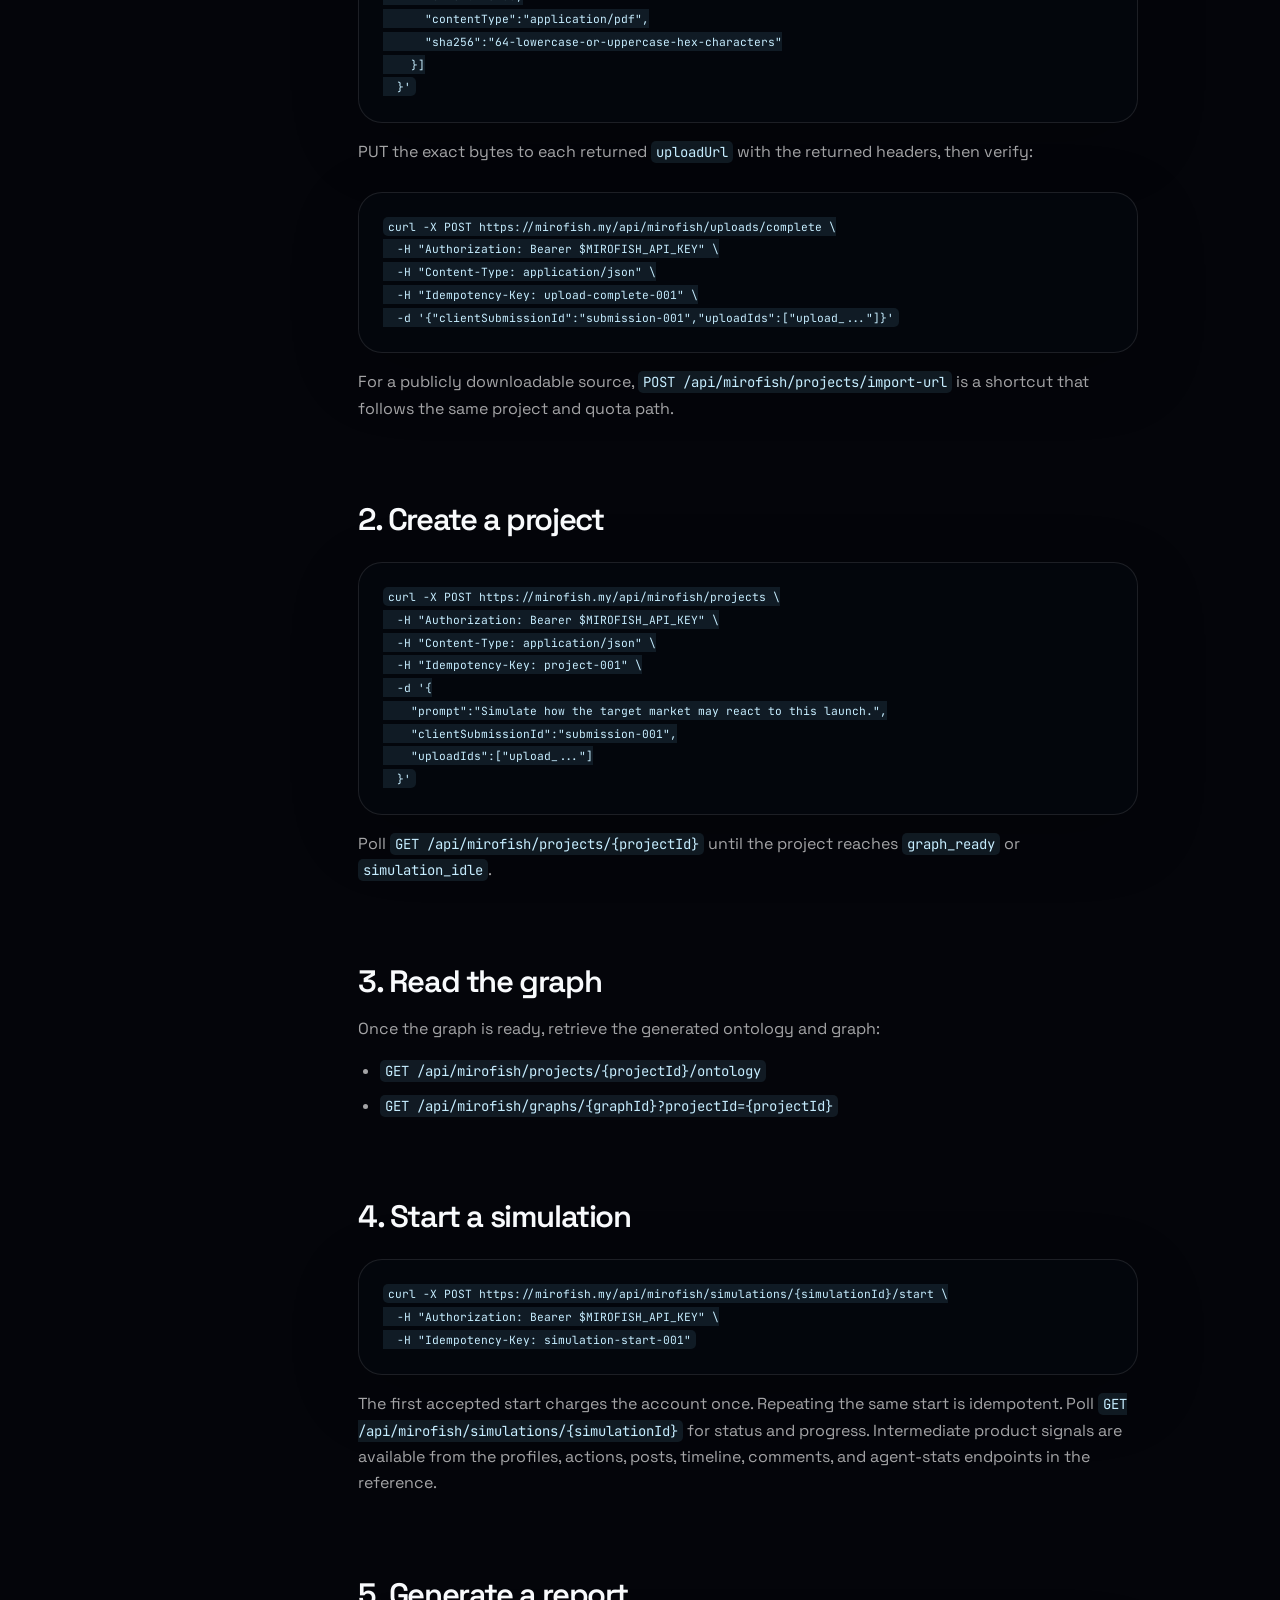
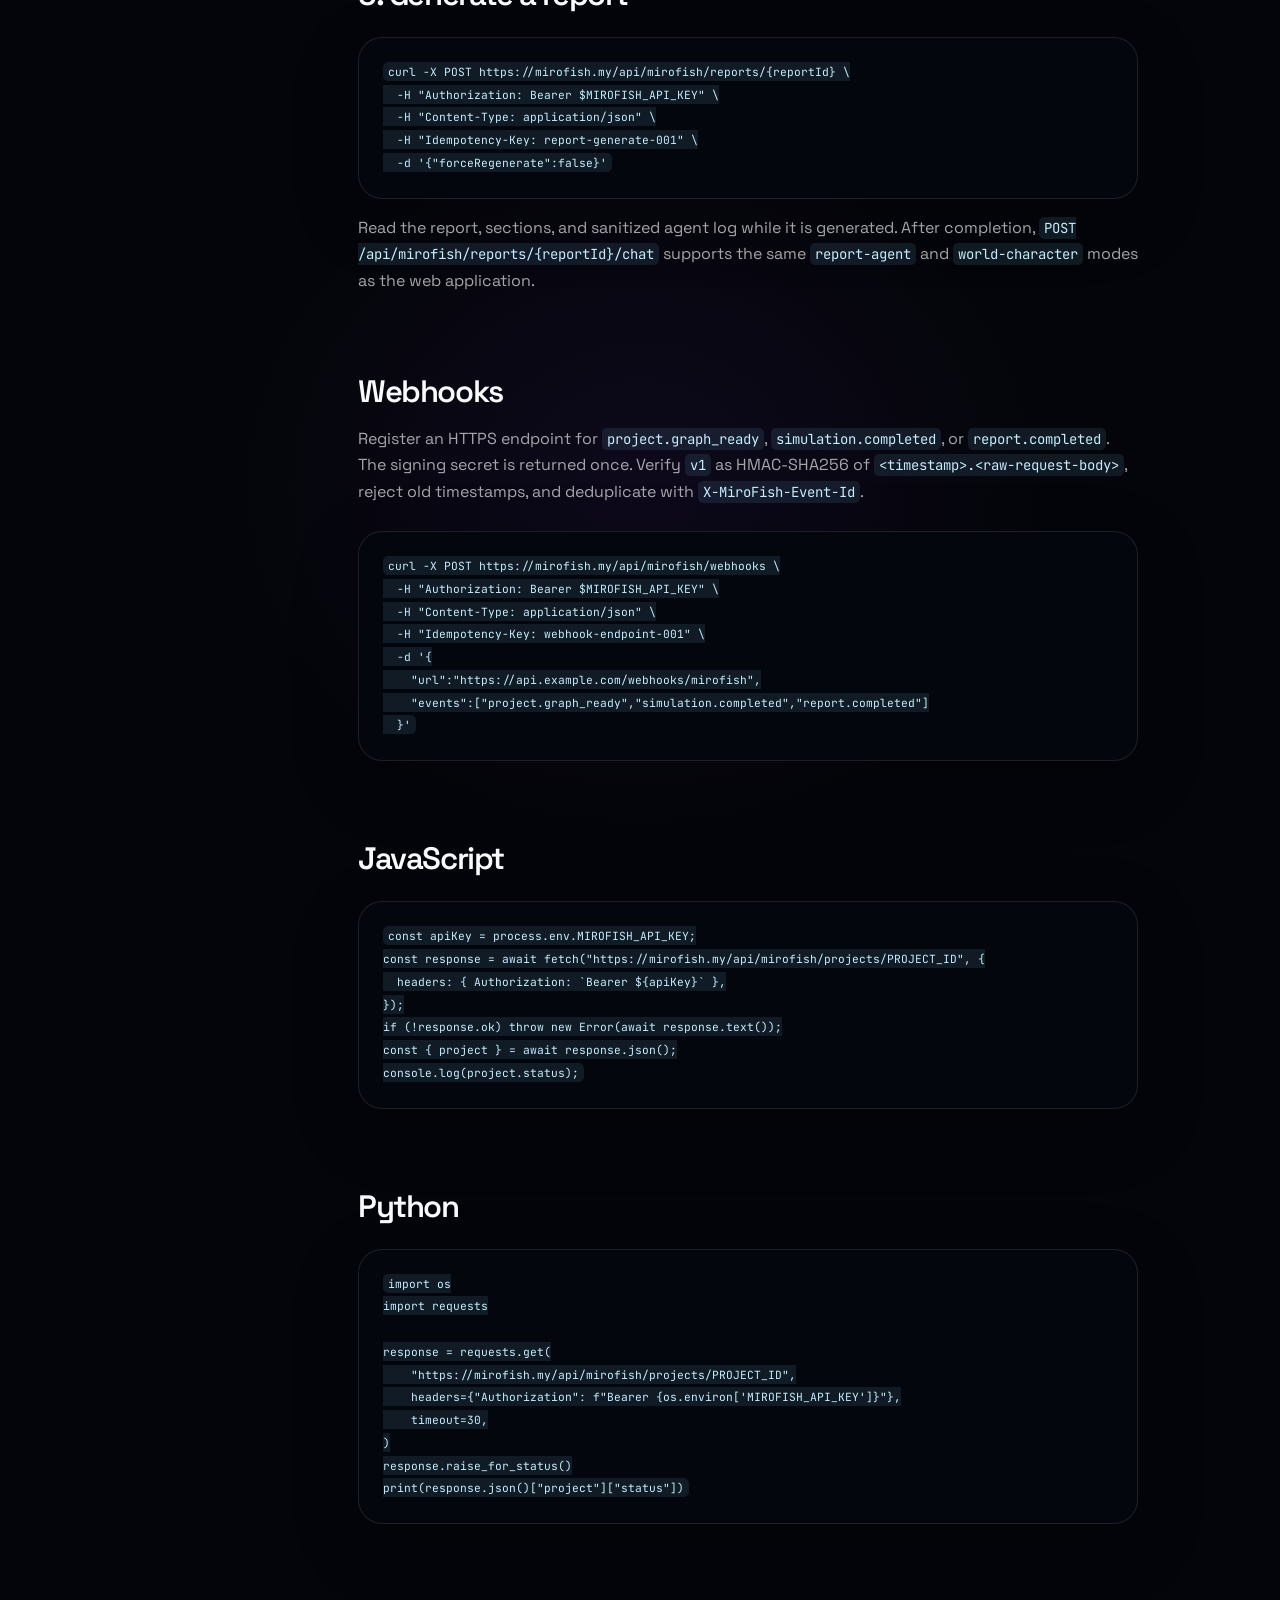
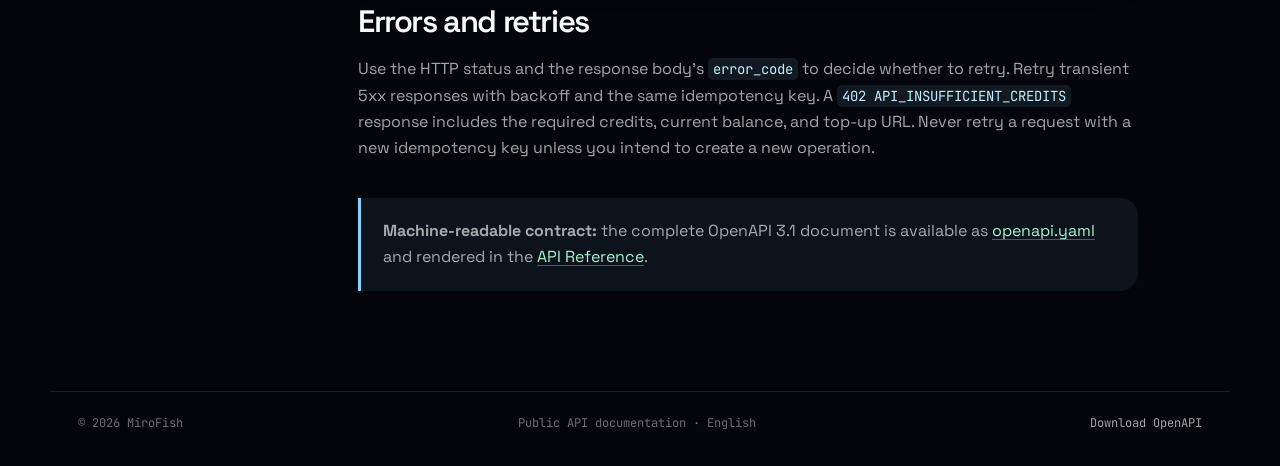
==== commit ac3f36c6: "style: align docs site with MiroFish visual system" ====
--- a/index.html
+++ b/index.html
@@ -7,7 +7,7 @@
     <link rel="stylesheet" href="styles.css" /><title>MiroFish API Guides</title>
   </head>
   <body>
-    <header class="site-header"><a class="brand" href="index.html"><span class="brand-mark">M</span><span>MiroFish <em>API</em></span></a><button class="menu-toggle" type="button" aria-expanded="false" aria-controls="site-nav">Menu</button><nav id="site-nav" class="site-nav" aria-label="Primary navigation"><a class="active" href="index.html">Guides</a><a href="reference.html">API Reference</a><a href="openapi.yaml">OpenAPI YAML</a><a class="nav-cta" href="https://mirofish.my/api-keys">Get an API key</a></nav></header>
+    <header class="site-header"><a class="brand" href="index.html" aria-label="MiroFish API documentation home"><span class="brand-mark"><img src="assets/orbital-swarm-mark.png" alt="MiroFish" width="44" height="44" /></span><span class="brand-copy"><span class="brand-eyebrow">Predict Anything</span><span class="brand-name">MIROFISH <em>API</em></span></span></a><button class="menu-toggle" type="button" aria-expanded="false" aria-controls="site-nav">Menu</button><nav id="site-nav" class="site-nav" aria-label="Primary navigation"><a class="active" href="index.html">Guides</a><a href="reference.html">API Reference</a><a href="openapi.yaml">OpenAPI YAML</a><a class="nav-cta" href="https://mirofish.my/api-keys">Get an API key</a></nav></header>
     <main class="shell docs-layout">
       <aside class="docs-toc" aria-label="On this page"><div class="toc-title">On this page</div><a href="#authentication">Authentication</a><a href="#credits">API credits</a><a href="#upload">1. Upload sources</a><a href="#project">2. Create a project</a><a href="#graph">3. Read the graph</a><a href="#simulation">4. Start a simulation</a><a href="#report">5. Generate a report</a><a href="#webhooks">Webhooks</a><a href="#javascript">JavaScript</a><a href="#python">Python</a><a href="#errors">Errors</a></aside>
       <article class="docs-content">
--- a/styles.css
+++ b/styles.css
@@ -1 +1,162 @@
-:root{--bg:#080c17;--panel:#101827;--panel-2:#141f31;--line:#25334a;--text:#edf3ff;--muted:#9caac1;--accent:#62e5bf;--accent-2:#81a9ff;--code:#09111f;--max:1180px;font-family:Inter,ui-sans-serif,system-ui,-apple-system,BlinkMacSystemFont,"Segoe UI",sans-serif}*{box-sizing:border-box}html{scroll-behavior:smooth}body{margin:0;background:radial-gradient(circle at 80% -10%,#203b68 0,transparent 34rem),var(--bg);color:var(--text);line-height:1.65}a{color:var(--accent);text-decoration:none}a:hover{text-decoration:underline}.shell{max-width:var(--max);margin:0 auto;padding-left:28px;padding-right:28px}.site-header{height:78px;display:flex;align-items:center;gap:32px;border-bottom:1px solid rgba(255,255,255,.08);padding:0 max(28px,calc((100vw - var(--max))/2));position:sticky;top:0;z-index:10;background:rgba(8,12,23,.84);backdrop-filter:blur(18px)}.brand{display:flex;align-items:center;gap:10px;color:var(--text);font-weight:760;letter-spacing:-.03em;white-space:nowrap}.brand:hover{text-decoration:none}.brand em{color:var(--accent);font-style:normal}.brand-mark{display:grid;place-items:center;width:30px;height:30px;border:1px solid rgba(98,229,191,.7);border-radius:9px;color:var(--accent);font-size:14px}.site-nav{display:flex;align-items:center;gap:4px;margin-left:auto}.site-nav a{color:var(--muted);font-size:14px;padding:8px 12px;border-radius:8px}.site-nav a:hover,.site-nav a.active{background:var(--panel-2);color:var(--text);text-decoration:none}.site-nav .nav-cta{margin-left:8px;background:var(--accent);color:#061a18;font-weight:750}.menu-toggle{display:none;background:none;border:1px solid var(--line);color:var(--text);border-radius:7px;padding:7px 10px}.hero{padding-top:108px;padding-bottom:100px}.eyebrow,.section-kicker{font-size:12px;text-transform:uppercase;letter-spacing:.16em;color:var(--accent);font-weight:800}.hero h1{font-size:clamp(42px,7vw,82px);line-height:1.02;letter-spacing:-.065em;max-width:850px;margin:18px 0 24px}.hero-copy{font-size:21px;color:var(--muted);max-width:680px;margin:0}.hero-actions{display:flex;flex-wrap:wrap;gap:12px;margin-top:32px}.button{display:inline-flex;align-items:center;gap:10px;padding:11px 17px;border-radius:8px;font-weight:750;border:1px solid var(--line)}.button:hover{text-decoration:none;transform:translateY(-1px)}.button.primary{background:var(--accent);color:#061a18;border-color:var(--accent)}.button.secondary{color:var(--text);background:rgba(255,255,255,.03)}.hero-note{color:var(--muted);font-size:13px;margin-top:34px}.status-dot{display:inline-block;width:8px;height:8px;border-radius:50%;background:var(--accent);box-shadow:0 0 0 5px rgba(98,229,191,.1);margin-right:8px}code{font-family:"SFMono-Regular",Consolas,"Liberation Mono",monospace;font-size:.88em;color:#bde9ff;background:rgba(129,169,255,.11);padding:2px 5px;border-radius:4px}.section-grid{display:grid;grid-template-columns:1.15fr .85fr;gap:80px;padding-top:88px;padding-bottom:88px}.section-grid h2,.workflow-section h2,.code-section h2,.bottom-cta h2{font-size:clamp(29px,4vw,49px);line-height:1.08;letter-spacing:-.045em;margin:15px 0 22px}.section-grid p{color:var(--muted);font-size:17px;max-width:650px}.callout{align-self:start;border:1px solid var(--line);background:linear-gradient(140deg,rgba(98,229,191,.09),rgba(129,169,255,.06));border-radius:13px;padding:25px}.callout-label{color:var(--text);font-size:13px;font-weight:800}.callout p{font-size:15px;margin:9px 0 18px}.workflow-section{padding-top:70px;padding-bottom:90px;border-top:1px solid var(--line)}.workflow-grid{display:grid;grid-template-columns:repeat(5,1fr);gap:10px;margin-top:36px}.workflow-card{padding:18px 15px;border:1px solid var(--line);background:rgba(16,24,39,.7);border-radius:11px;color:var(--text);min-height:190px}.workflow-card:hover{border-color:var(--accent-2);text-decoration:none;transform:translateY(-2px)}.workflow-card h3{font-size:19px;margin:22px 0 7px}.workflow-card p{font-size:14px;color:var(--muted);line-height:1.5}.step-number{font-family:monospace;color:var(--accent);font-size:13px}.code-section{padding-top:75px;padding-bottom:90px;border-top:1px solid var(--line)}.code-heading{display:flex;justify-content:space-between;align-items:end;gap:20px}.code-heading h2{margin-bottom:0}pre{overflow:auto;background:var(--code);border:1px solid var(--line);border-radius:10px;padding:23px 24px;margin:28px 0 0;color:#d7e3f7;font-size:13px;line-height:1.7;box-shadow:0 14px 40px rgba(0,0,0,.16)}.code-string{color:#b3e89f}.code-muted{color:#9aaeff}.feature-list{list-style:none;padding:0;margin:29px 0 0}.feature-list li{border-top:1px solid var(--line);padding:15px 0;color:var(--muted)}.feature-list strong{color:var(--text)}.endpoint-panel{background:var(--panel);border:1px solid var(--line);border-radius:12px;padding:25px}.endpoint-row,.info-table>div{display:flex;justify-content:space-between;gap:15px;align-items:center;border-top:1px solid var(--line);padding:12px 0;color:var(--muted);font-size:14px}.endpoint-row:first-of-type,.info-table>div:first-of-type{margin-top:15px}.endpoint-row code{white-space:nowrap}.bottom-cta{border-top:1px solid var(--line);padding-top:73px;padding-bottom:90px;display:flex;align-items:end;justify-content:space-between;gap:28px}.site-footer{border-top:1px solid var(--line);padding-top:22px;padding-bottom:34px;display:flex;gap:22px;justify-content:space-between;color:var(--muted);font-size:13px}.docs-layout{display:grid;grid-template-columns:210px minmax(0,780px);gap:70px;padding-top:65px;padding-bottom:90px}.docs-toc{position:sticky;top:105px;align-self:start;display:flex;flex-direction:column;gap:6px}.toc-title{font-size:11px;text-transform:uppercase;letter-spacing:.14em;color:var(--accent);font-weight:800;margin-bottom:12px}.docs-toc a{color:var(--muted);font-size:13px;padding:4px 0}.docs-toc a:hover{color:var(--text)}.docs-content h1,.reference-intro h1{font-size:clamp(42px,6vw,68px);line-height:1.03;letter-spacing:-.06em;margin:15px 0 24px}.docs-content h2{font-size:31px;line-height:1.1;letter-spacing:-.04em;margin:70px 0 17px;padding-top:10px}.docs-content h3{font-size:22px}.docs-content p,.docs-content li{color:var(--muted);font-size:16px}.docs-content p.lede{font-size:20px;max-width:700px}.docs-content li{margin:8px 0}.docs-callout{margin-top:36px;padding:19px 21px;border-left:3px solid var(--accent);background:rgba(98,229,191,.06);color:var(--muted)}.info-table{border:1px solid var(--line);border-radius:10px;padding:0 18px;margin-top:22px}.reference-shell{padding-top:45px}.reference-intro{max-width:750px;margin-bottom:45px}.reference-intro p{color:var(--muted)}.error-page{padding-top:160px;min-height:70vh}.error-page h1{font-size:56px;letter-spacing:-.06em;line-height:1.05}@media(max-width:900px){.site-header{padding:0 20px}.menu-toggle{display:block;margin-left:auto}.site-nav{display:none;position:absolute;left:0;right:0;top:78px;padding:12px 20px 20px;background:var(--bg);border-bottom:1px solid var(--line);flex-direction:column;align-items:stretch}.site-nav.open{display:flex}.site-nav a{padding:11px 10px}.site-nav .nav-cta{margin:6px 0 0}.shell{padding-left:20px;padding-right:20px}.hero{padding-top:78px;padding-bottom:70px}.section-grid{grid-template-columns:1fr;gap:30px;padding-top:62px;padding-bottom:62px}.workflow-grid{grid-template-columns:repeat(2,1fr)}.bottom-cta{display:block}.bottom-cta .hero-actions{margin-top:25px}.docs-layout{grid-template-columns:1fr;gap:30px;padding-top:45px}.docs-toc{position:static;display:grid;grid-template-columns:repeat(2,1fr);gap:4px 15px;border-bottom:1px solid var(--line);padding-bottom:24px}.toc-title{grid-column:1/-1}.site-footer{flex-wrap:wrap}}@media(max-width:500px){.workflow-grid{grid-template-columns:1fr}.hero h1{font-size:47px}.hero-copy{font-size:18px}.code-heading{display:block}.code-heading>a{display:inline-block;margin-top:20px}.site-footer{display:grid;gap:7px}.endpoint-row{display:block}.endpoint-row code{display:block;margin-top:4px}.docs-content h2{font-size:28px}}
+@import url('https://fonts.googleapis.com/css2?family=JetBrains+Mono:wght@400;500;600&family=Space+Grotesk:wght@400;500;600;700&display=swap');
+
+:root {
+  --bg: #04050a;
+  --bg-raised: #080b12;
+  --panel: rgba(255, 255, 255, 0.055);
+  --panel-strong: rgba(255, 255, 255, 0.085);
+  --panel-black: rgba(0, 0, 0, 0.34);
+  --line: rgba(255, 255, 255, 0.1);
+  --line-strong: rgba(255, 255, 255, 0.16);
+  --text: #f8fafc;
+  --muted: rgba(255, 255, 255, 0.64);
+  --quiet: rgba(255, 255, 255, 0.42);
+  --sky: #7dd3fc;
+  --emerald: #a7f3d0;
+  --orange: #ffb454;
+  --violet: #c4b5fd;
+  --code: #03060c;
+  --max: 1180px;
+  font-family: 'Space Grotesk', ui-sans-serif, system-ui, sans-serif;
+  color-scheme: dark;
+}
+
+* { box-sizing: border-box; }
+
+html { scroll-behavior: smooth; overflow-x: hidden; }
+
+body {
+  margin: 0;
+  min-width: 320px;
+  overflow-x: hidden;
+  background:
+    radial-gradient(560px 360px at 8% -4%, rgba(14, 165, 233, 0.18), transparent 72%),
+    radial-gradient(620px 400px at 92% 0%, rgba(249, 115, 22, 0.14), transparent 70%),
+    radial-gradient(560px 480px at 50% 70%, rgba(124, 58, 237, 0.08), transparent 74%),
+    var(--bg);
+  color: var(--text);
+  line-height: 1.65;
+}
+
+body::before {
+  content: '';
+  position: fixed;
+  inset: 0;
+  pointer-events: none;
+  opacity: 0.22;
+  background-image:
+    linear-gradient(to right, rgba(255,255,255,.025) 1px, transparent 1px),
+    linear-gradient(to bottom, rgba(255,255,255,.02) 1px, transparent 1px);
+  background-size: 96px 96px;
+  mask-image: linear-gradient(to bottom, #000, transparent 70%);
+}
+
+a { color: var(--emerald); text-decoration: none; }
+a:hover { color: #d1fae5; text-decoration: underline; }
+a:focus-visible, button:focus-visible { outline: 2px solid var(--sky); outline-offset: 3px; }
+
+code, pre { font-family: 'JetBrains Mono', ui-monospace, SFMono-Regular, monospace; }
+code { color: #c6edff; background: rgba(125, 211, 252, 0.1); padding: 2px 5px; border-radius: 5px; font-size: .87em; }
+
+.shell { width: min(100%, var(--max)); margin: 0 auto; padding-left: 28px; padding-right: 28px; }
+
+.site-header {
+  position: sticky;
+  top: 0;
+  z-index: 10;
+  min-height: 78px;
+  display: flex;
+  align-items: center;
+  gap: 28px;
+  padding: 14px max(28px, calc((100vw - var(--max)) / 2));
+  border-bottom: 1px solid var(--line);
+  background: rgba(0, 0, 0, 0.32);
+  backdrop-filter: blur(18px);
+}
+
+.brand { display: flex; align-items: center; gap: 12px; color: var(--text); min-width: max-content; }
+.brand:hover { color: var(--text); text-decoration: none; }
+.brand-mark { width: 44px; height: 44px; overflow: hidden; display: grid; place-items: center; border: 1px solid var(--line); border-radius: 16px; background: rgba(255,255,255,.05); box-shadow: 0 12px 35px rgba(0,0,0,.26); }
+.brand-mark img { width: 100%; height: 100%; object-fit: cover; }
+.brand-copy { display: grid; gap: 1px; }
+.brand-eyebrow { color: var(--quiet); font: 500 9px/1.3 'JetBrains Mono', monospace; letter-spacing: .24em; text-transform: uppercase; }
+.brand-name { font-size: 18px; font-weight: 700; letter-spacing: .08em; }
+.brand-name em { color: var(--orange); font-style: normal; }
+
+.site-nav { display: flex; align-items: center; gap: 4px; margin-left: auto; }
+.site-nav a { padding: 8px 12px; border-radius: 10px; color: var(--muted); font-size: 14px; transition: color .2s ease, background .2s ease; }
+.site-nav a:hover, .site-nav a.active { color: var(--text); text-decoration: none; background: var(--panel); }
+.site-nav a.active { color: var(--emerald); }
+.site-nav .nav-cta { margin-left: 8px; color: #061a18; background: #fff; font-weight: 700; }
+.site-nav .nav-cta:hover { color: #061a18; background: #e2e8f0; }
+.menu-toggle { display: none; margin-left: auto; padding: 8px 11px; border: 1px solid var(--line); border-radius: 9px; background: var(--panel); color: var(--text); font: 500 12px 'JetBrains Mono', monospace; }
+
+.docs-layout { display: grid; grid-template-columns: 210px minmax(0, 780px); gap: 70px; padding-top: 68px; padding-bottom: 100px; }
+.docs-toc { position: sticky; top: 104px; align-self: start; display: flex; flex-direction: column; gap: 4px; }
+.toc-title, .section-kicker { color: var(--emerald); font: 600 10px/1.3 'JetBrains Mono', monospace; letter-spacing: .22em; text-transform: uppercase; }
+.toc-title { margin-bottom: 14px; }
+.docs-toc a { padding: 5px 0; color: var(--quiet); font-size: 13px; transition: color .2s ease, transform .2s ease; }
+.docs-toc a:hover { color: var(--text); transform: translateX(2px); text-decoration: none; }
+.docs-content { min-width: 0; }
+.docs-content h1, .reference-intro h1 { max-width: 820px; margin: 14px 0 24px; font-size: clamp(42px, 6vw, 70px); line-height: .98; letter-spacing: -.06em; font-weight: 600; }
+.docs-content h2 { margin: 72px 0 18px; padding-top: 8px; font-size: 31px; line-height: 1.1; letter-spacing: -.045em; font-weight: 600; }
+.docs-content p, .docs-content li { color: var(--muted); font-size: 16px; }
+.docs-content p.lede { max-width: 720px; margin-top: 0; color: rgba(255,255,255,.7); font-size: 20px; line-height: 1.65; }
+.docs-content a { text-decoration: underline; text-decoration-color: rgba(167,243,208,.35); text-underline-offset: 3px; }
+.docs-content pre { margin: 26px 0 0; }
+.docs-content ul { padding-left: 22px; }
+.docs-content li { margin: 8px 0; }
+
+img { max-width: 100%; }
+pre { max-width: 100%; overflow: auto; padding: 23px 24px; color: #dbeafe; background: var(--code); border: 1px solid var(--line); border-radius: 24px; box-shadow: 0 20px 70px rgba(0,0,0,.2); font-size: 13px; line-height: 1.75; }
+.docs-callout { margin-top: 36px; padding: 20px 22px; border-left: 3px solid var(--sky); border-radius: 0 18px 18px 0; background: rgba(125,211,252,.07); color: var(--muted); }
+.info-table { margin-top: 24px; padding: 0 20px; border: 1px solid var(--line); border-radius: 20px; background: var(--panel); }
+.info-table > div { display: flex; justify-content: space-between; gap: 20px; align-items: center; padding: 13px 0; border-top: 1px solid var(--line); color: var(--muted); font-size: 14px; }
+.info-table > div:first-child { border-top: 0; }
+.info-table code { white-space: nowrap; }
+
+.reference-shell { width: min(100%, 1440px); margin: 0 auto; padding: 52px 28px 100px; }
+.reference-intro { max-width: 760px; padding-bottom: 30px; }
+.reference-intro p { color: var(--muted); font-size: 16px; }
+#redoc-container { min-height: 72vh; padding: 22px 0; color: var(--text); }
+#redoc-container h1, #redoc-container h2, #redoc-container h3, #redoc-container h4 { letter-spacing: -.03em; }
+
+.site-footer { display: flex; justify-content: space-between; gap: 20px; flex-wrap: wrap; padding-top: 22px; padding-bottom: 34px; border-top: 1px solid var(--line); color: var(--quiet); font: 400 12px/1.5 'JetBrains Mono', monospace; }
+.site-footer a { color: var(--muted); }
+.error-page { min-height: 70vh; padding-top: 150px; }
+.error-page h1 { max-width: 650px; margin: 14px 0 18px; font-size: clamp(42px, 7vw, 74px); line-height: .96; letter-spacing: -.06em; }
+.error-page p { color: var(--muted); margin-bottom: 28px; }
+.button { display: inline-flex; align-items: center; gap: 10px; padding: 11px 17px; border-radius: 12px; border: 1px solid var(--line); font-weight: 700; }
+.button.primary { color: #071112; background: #fff; border-color: #fff; }
+.button.primary:hover { color: #071112; background: #e2e8f0; text-decoration: none; }
+
+@media (max-width: 900px) {
+  .site-header { padding-left: 20px; padding-right: 20px; }
+  .menu-toggle { display: block; }
+  .site-nav { display: none; position: absolute; top: 78px; left: 0; right: 0; flex-direction: column; align-items: stretch; padding: 12px 20px 20px; border-bottom: 1px solid var(--line); background: rgba(4,5,10,.96); }
+  .site-nav.open { display: flex; }
+  .site-nav a { padding: 11px 10px; }
+  .site-nav .nav-cta { margin: 7px 0 0; text-align: center; }
+  .shell { padding-left: 20px; padding-right: 20px; }
+  .docs-layout { grid-template-columns: 1fr; gap: 30px; padding-top: 48px; }
+  .docs-toc { position: static; display: grid; grid-template-columns: repeat(2, minmax(0, 1fr)); gap: 4px 16px; padding-bottom: 24px; border-bottom: 1px solid var(--line); }
+  .toc-title { grid-column: 1 / -1; }
+  .reference-shell { padding-left: 20px; padding-right: 20px; }
+}
+
+@media (max-width: 520px) {
+  .brand-eyebrow { display: none; }
+  .brand-name { font-size: 16px; }
+  .brand-mark { width: 40px; height: 40px; border-radius: 14px; }
+  .docs-content h1, .reference-intro h1 { font-size: 46px; }
+  .docs-content h2 { font-size: 28px; }
+  .docs-content p.lede { font-size: 18px; }
+  .info-table > div { display: block; }
+  .info-table code { display: block; margin-top: 4px; white-space: normal; }
+  pre { padding: 18px; border-radius: 18px; font-size: 12px; }
+  pre code { white-space: pre-wrap; overflow-wrap: anywhere; word-break: break-word; }
+}
+
+@media (prefers-reduced-motion: reduce) {
+  *, *::before, *::after { scroll-behavior: auto !important; transition-duration: .01ms !important; animation-duration: .01ms !important; }
+}
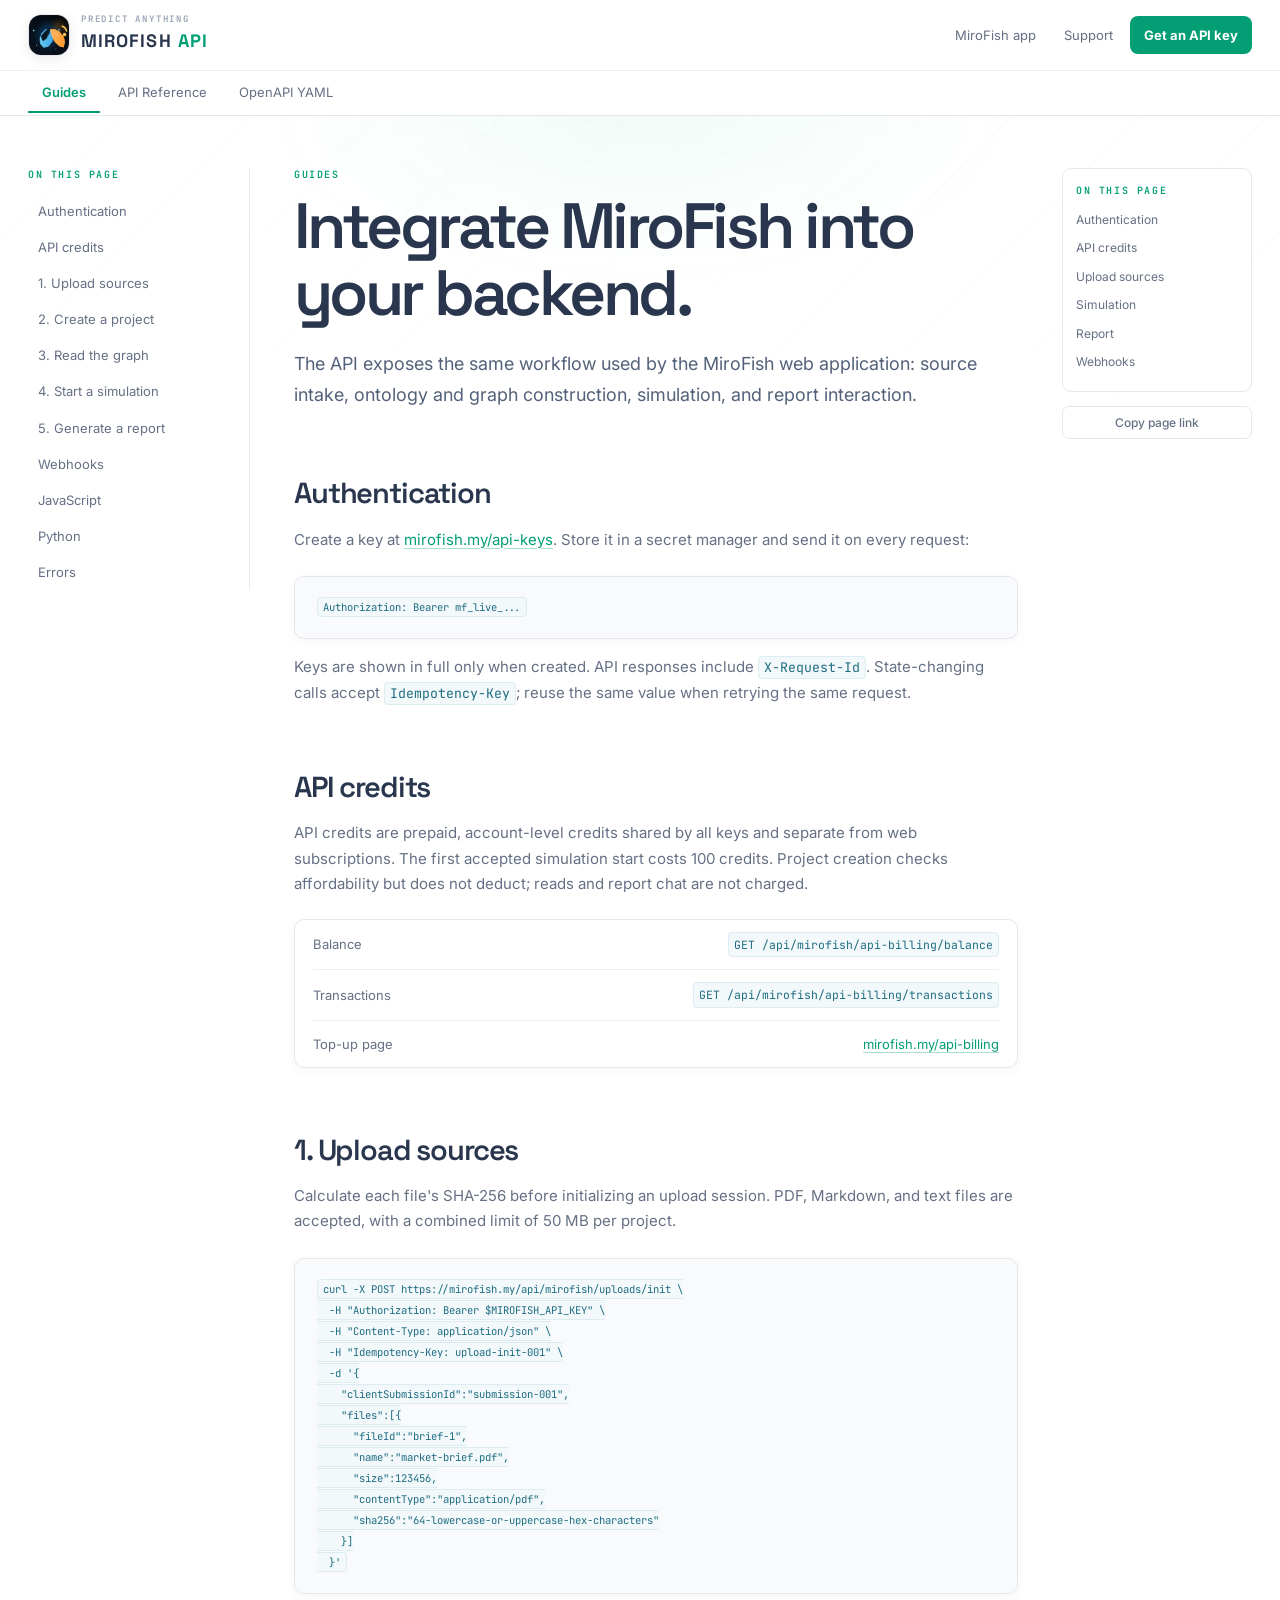
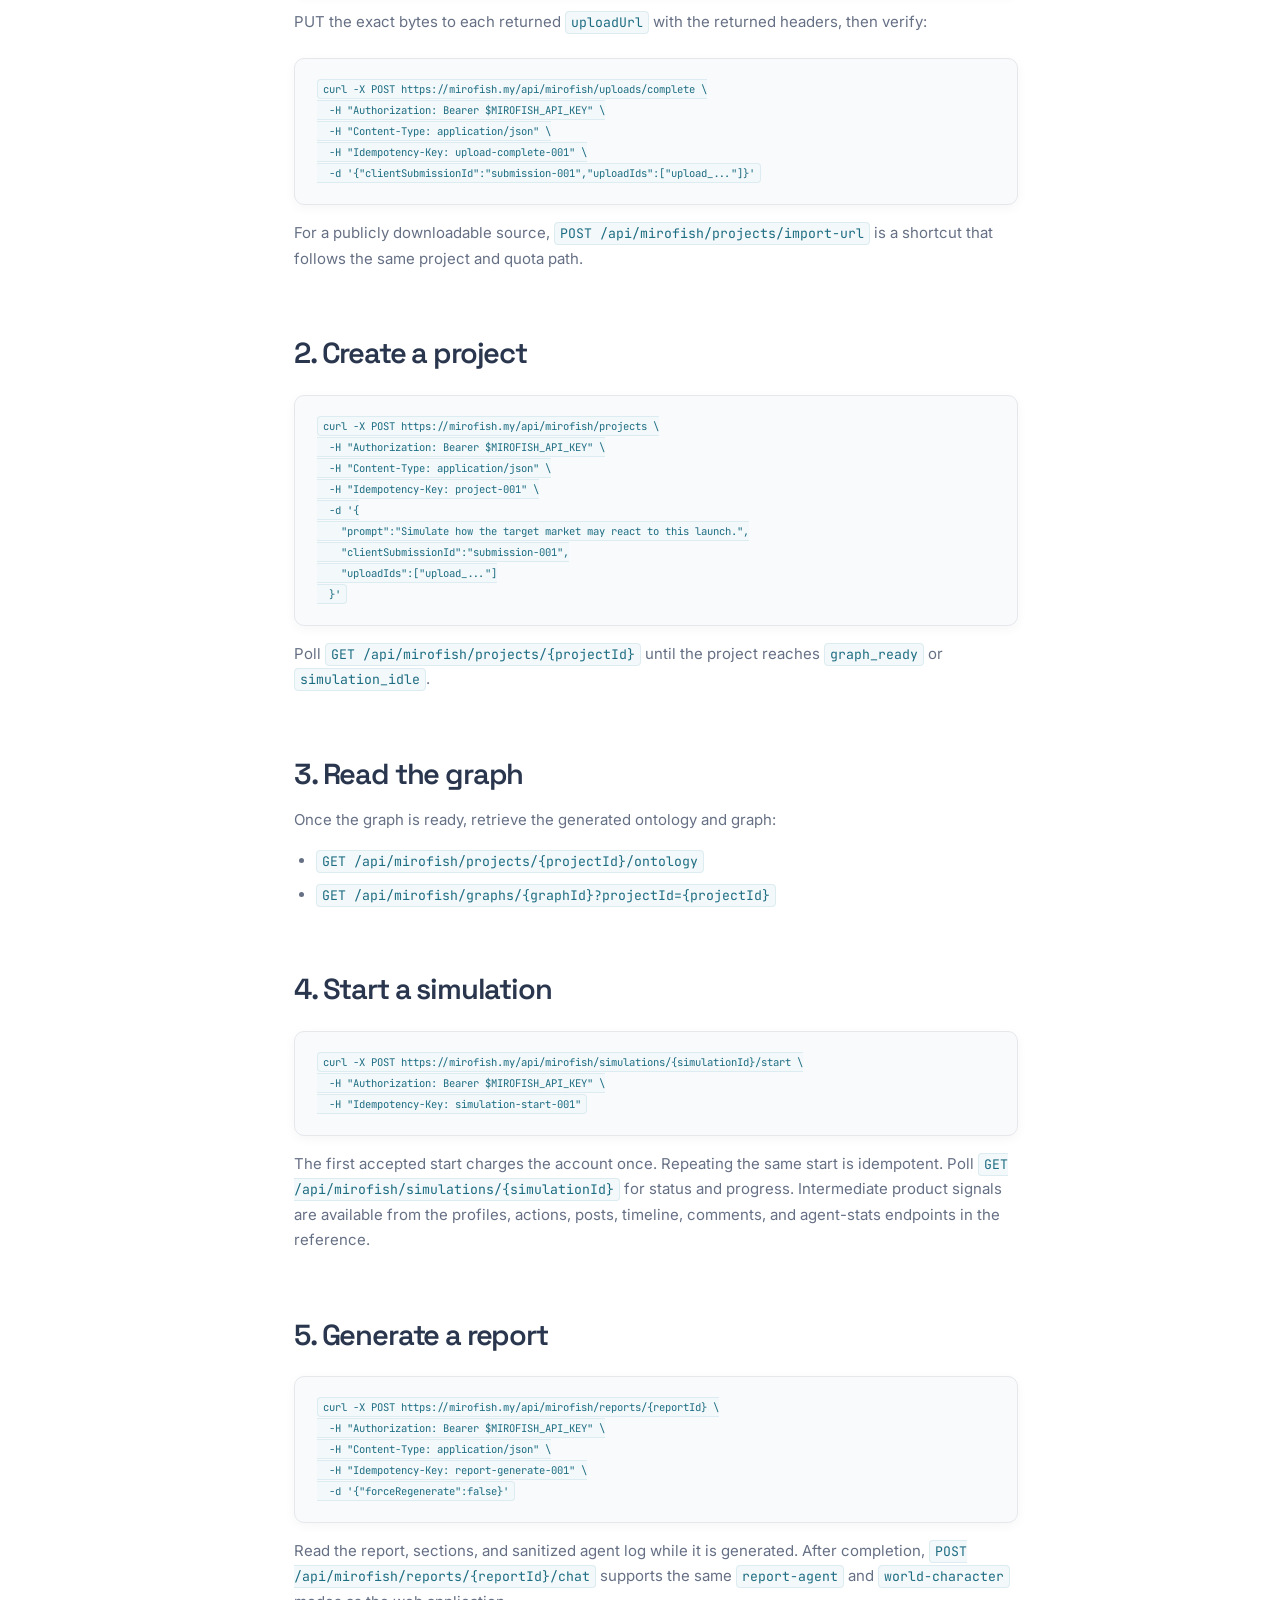
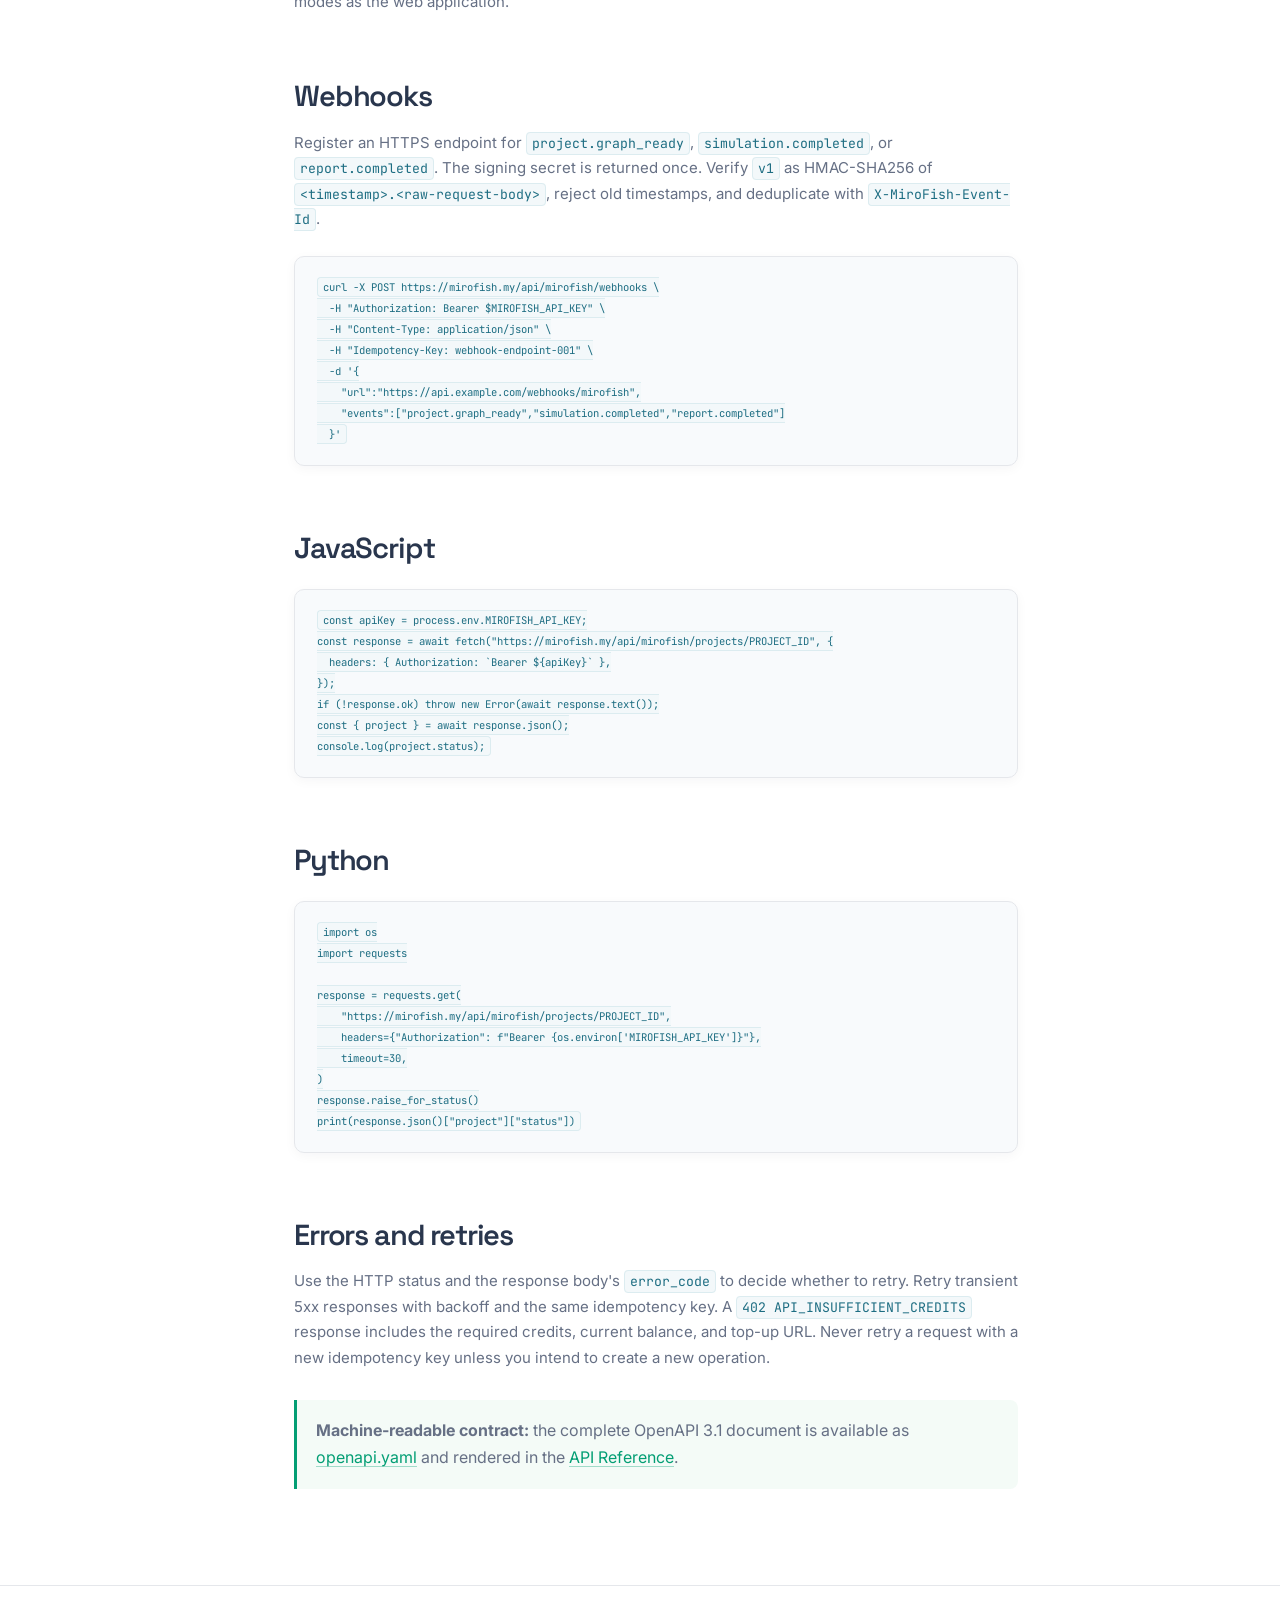
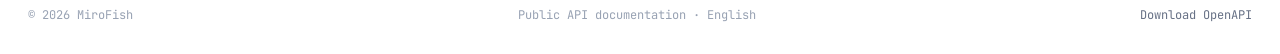
==== commit 8bd4a5f7: "style: adopt KIE light documentation theme" ====
--- a/index.html
+++ b/index.html
@@ -7,7 +7,13 @@
     <link rel="stylesheet" href="styles.css" /><title>MiroFish API Guides</title>
   </head>
   <body>
-    <header class="site-header"><a class="brand" href="index.html" aria-label="MiroFish API documentation home"><span class="brand-mark"><img src="assets/orbital-swarm-mark.png" alt="MiroFish" width="44" height="44" /></span><span class="brand-copy"><span class="brand-eyebrow">Predict Anything</span><span class="brand-name">MIROFISH <em>API</em></span></span></a><button class="menu-toggle" type="button" aria-expanded="false" aria-controls="site-nav">Menu</button><nav id="site-nav" class="site-nav" aria-label="Primary navigation"><a class="active" href="index.html">Guides</a><a href="reference.html">API Reference</a><a href="openapi.yaml">OpenAPI YAML</a><a class="nav-cta" href="https://mirofish.my/api-keys">Get an API key</a></nav></header>
+    <header class="site-header">
+      <div class="site-header-primary">
+        <a class="brand" href="index.html" aria-label="MiroFish API documentation home"><span class="brand-mark"><img src="assets/orbital-swarm-mark.png" alt="MiroFish" width="44" height="44" /></span><span class="brand-copy"><span class="brand-eyebrow">Predict Anything</span><span class="brand-name">MIROFISH <em>API</em></span></span></a>
+        <div class="header-actions"><a class="header-link" href="https://mirofish.my">MiroFish app</a><a class="header-link" href="mailto:support@mirofish.my">Support</a><a class="header-cta" href="https://mirofish.my/api-keys">Get an API key</a><button class="menu-toggle" type="button" aria-expanded="false" aria-controls="site-nav">Menu</button></div>
+      </div>
+      <nav id="site-nav" class="site-nav" aria-label="Primary navigation"><div class="site-nav-inner"><a class="active" href="index.html">Guides</a><a href="reference.html">API Reference</a><a href="openapi.yaml">OpenAPI YAML</a></div></nav>
+    </header>
     <main class="shell docs-layout">
       <aside class="docs-toc" aria-label="On this page"><div class="toc-title">On this page</div><a href="#authentication">Authentication</a><a href="#credits">API credits</a><a href="#upload">1. Upload sources</a><a href="#project">2. Create a project</a><a href="#graph">3. Read the graph</a><a href="#simulation">4. Start a simulation</a><a href="#report">5. Generate a report</a><a href="#webhooks">Webhooks</a><a href="#javascript">JavaScript</a><a href="#python">Python</a><a href="#errors">Errors</a></aside>
       <article class="docs-content">
@@ -113,6 +119,10 @@
         <p>Use the HTTP status and the response body's <code>error_code</code> to decide whether to retry. Retry transient 5xx responses with backoff and the same idempotency key. A <code>402 API_INSUFFICIENT_CREDITS</code> response includes the required credits, current balance, and top-up URL. Never retry a request with a new idempotency key unless you intend to create a new operation.</p>
         <div class="docs-callout"><strong>Machine-readable contract:</strong> the complete OpenAPI 3.1 document is available as <a href="openapi.yaml">openapi.yaml</a> and rendered in the <a href="reference.html">API Reference</a>.</div>
       </article>
+      <aside class="docs-tools" aria-label="Page tools">
+        <div class="tools-card"><div class="toc-title">On this page</div><a href="#authentication">Authentication</a><a href="#credits">API credits</a><a href="#upload">Upload sources</a><a href="#simulation">Simulation</a><a href="#report">Report</a><a href="#webhooks">Webhooks</a></div>
+        <button class="copy-page" id="copy-page" type="button">Copy page link</button>
+      </aside>
     </main>
     <footer class="site-footer shell"><span>© <span data-year>2026</span> MiroFish</span><span>Public API documentation · English</span><a href="openapi.yaml">Download OpenAPI</a></footer>
     <script src="script.js"></script>
--- a/styles.css
+++ b/styles.css
@@ -1,162 +1,156 @@
-@import url('https://fonts.googleapis.com/css2?family=JetBrains+Mono:wght@400;500;600&family=Space+Grotesk:wght@400;500;600;700&display=swap');
+@import url('https://fonts.googleapis.com/css2?family=Inter:wght@400;500;600;700&family=JetBrains+Mono:wght@400;500;600&family=Space+Grotesk:wght@400;500;600;700&display=swap');
 
 :root {
-  --bg: #04050a;
-  --bg-raised: #080b12;
-  --panel: rgba(255, 255, 255, 0.055);
-  --panel-strong: rgba(255, 255, 255, 0.085);
-  --panel-black: rgba(0, 0, 0, 0.34);
-  --line: rgba(255, 255, 255, 0.1);
-  --line-strong: rgba(255, 255, 255, 0.16);
-  --text: #f8fafc;
-  --muted: rgba(255, 255, 255, 0.64);
-  --quiet: rgba(255, 255, 255, 0.42);
-  --sky: #7dd3fc;
-  --emerald: #a7f3d0;
-  --orange: #ffb454;
-  --violet: #c4b5fd;
-  --code: #03060c;
-  --max: 1180px;
-  font-family: 'Space Grotesk', ui-sans-serif, system-ui, sans-serif;
-  color-scheme: dark;
+  --page: #ffffff;
+  --surface: #f8fafc;
+  --surface-green: #f4fbf7;
+  --surface-active: #e6f4ed;
+  --border: #e5e7eb;
+  --border-soft: #edf0f2;
+  --text: #344054;
+  --text-strong: #29364d;
+  --muted: #667085;
+  --quiet: #98a2b3;
+  --green: #039e74;
+  --green-dark: #027a5a;
+  --sky: #1685c4;
+  --orange: #d9822b;
+  --code: #f8fafc;
+  --max: 1320px;
+  color-scheme: light;
+  font-family: 'Inter', -apple-system, BlinkMacSystemFont, 'Segoe UI', sans-serif;
 }
 
 * { box-sizing: border-box; }
-
 html { scroll-behavior: smooth; overflow-x: hidden; }
-
 body {
+  min-width: 320px;
   margin: 0;
-  min-width: 320px;
   overflow-x: hidden;
-  background:
-    radial-gradient(560px 360px at 8% -4%, rgba(14, 165, 233, 0.18), transparent 72%),
-    radial-gradient(620px 400px at 92% 0%, rgba(249, 115, 22, 0.14), transparent 70%),
-    radial-gradient(560px 480px at 50% 70%, rgba(124, 58, 237, 0.08), transparent 74%),
-    var(--bg);
+  background: var(--page);
   color: var(--text);
-  line-height: 1.65;
+  line-height: 1.7;
 }
-
 body::before {
   content: '';
   position: fixed;
-  inset: 0;
+  inset: 112px 0 auto;
+  height: 520px;
+  z-index: -1;
   pointer-events: none;
-  opacity: 0.22;
-  background-image:
-    linear-gradient(to right, rgba(255,255,255,.025) 1px, transparent 1px),
-    linear-gradient(to bottom, rgba(255,255,255,.02) 1px, transparent 1px);
-  background-size: 96px 96px;
-  mask-image: linear-gradient(to bottom, #000, transparent 70%);
+  opacity: .62;
+  background:
+    radial-gradient(520px 250px at 50% 0%, rgba(16,185,129,.095), transparent 74%),
+    repeating-linear-gradient(135deg, transparent 0 88px, rgba(3,158,116,.035) 89px 90px);
+  mask-image: linear-gradient(to bottom, #000, transparent 92%);
 }
 
-a { color: var(--emerald); text-decoration: none; }
-a:hover { color: #d1fae5; text-decoration: underline; }
+a { color: var(--green); text-decoration: none; }
+a:hover { color: var(--green-dark); text-decoration: underline; }
 a:focus-visible, button:focus-visible { outline: 2px solid var(--sky); outline-offset: 3px; }
-
 code, pre { font-family: 'JetBrains Mono', ui-monospace, SFMono-Regular, monospace; }
-code { color: #c6edff; background: rgba(125, 211, 252, 0.1); padding: 2px 5px; border-radius: 5px; font-size: .87em; }
-
+code { padding: 2px 5px; border: 1px solid #dcecf0; border-radius: 4px; background: #f3f8fa; color: #1d6d82; font-size: .88em; }
+img { max-width: 100%; }
 .shell { width: min(100%, var(--max)); margin: 0 auto; padding-left: 28px; padding-right: 28px; }
 
-.site-header {
-  position: sticky;
-  top: 0;
-  z-index: 10;
-  min-height: 78px;
-  display: flex;
-  align-items: center;
-  gap: 28px;
-  padding: 14px max(28px, calc((100vw - var(--max)) / 2));
-  border-bottom: 1px solid var(--line);
-  background: rgba(0, 0, 0, 0.32);
-  backdrop-filter: blur(18px);
-}
-
-.brand { display: flex; align-items: center; gap: 12px; color: var(--text); min-width: max-content; }
-.brand:hover { color: var(--text); text-decoration: none; }
-.brand-mark { width: 44px; height: 44px; overflow: hidden; display: grid; place-items: center; border: 1px solid var(--line); border-radius: 16px; background: rgba(255,255,255,.05); box-shadow: 0 12px 35px rgba(0,0,0,.26); }
+.site-header { position: sticky; top: 0; z-index: 10; border-bottom: 1px solid var(--border); background: rgba(255,255,255,.96); backdrop-filter: blur(14px); }
+.site-header-primary { width: min(100%, var(--max)); min-height: 70px; margin: 0 auto; padding: 11px 28px; display: flex; align-items: center; gap: 24px; }
+.brand { display: flex; align-items: center; gap: 11px; color: var(--text-strong); min-width: max-content; }
+.brand:hover { color: var(--text-strong); text-decoration: none; }
+.brand-mark { width: 42px; height: 42px; display: grid; place-items: center; overflow: hidden; border: 1px solid var(--border); border-radius: 13px; background: #fff; box-shadow: 0 3px 12px rgba(16,24,40,.08); }
 .brand-mark img { width: 100%; height: 100%; object-fit: cover; }
 .brand-copy { display: grid; gap: 1px; }
-.brand-eyebrow { color: var(--quiet); font: 500 9px/1.3 'JetBrains Mono', monospace; letter-spacing: .24em; text-transform: uppercase; }
-.brand-name { font-size: 18px; font-weight: 700; letter-spacing: .08em; }
-.brand-name em { color: var(--orange); font-style: normal; }
+.brand-eyebrow { color: var(--quiet); font: 600 9px/1.25 'JetBrains Mono', monospace; letter-spacing: .2em; text-transform: uppercase; }
+.brand-name { color: var(--text-strong); font-family: 'Space Grotesk', sans-serif; font-size: 18px; font-weight: 700; letter-spacing: .06em; }
+.brand-name em { color: var(--green); font-style: normal; }
+.header-actions { display: flex; align-items: center; gap: 6px; margin-left: auto; }
+.header-link { padding: 8px 11px; color: var(--muted); font-size: 13px; }
+.header-link:hover { color: var(--text-strong); text-decoration: none; }
+.header-cta { padding: 8px 14px; border-radius: 8px; background: var(--green); color: #fff; font-size: 13px; font-weight: 700; }
+.header-cta:hover { background: var(--green-dark); color: #fff; text-decoration: none; }
+.site-nav { border-top: 1px solid var(--border-soft); }
+.site-nav-inner { width: min(100%, var(--max)); margin: 0 auto; padding: 0 28px; display: flex; align-items: center; gap: 4px; min-height: 44px; }
+.site-nav a { padding: 8px 14px; color: var(--muted); border-bottom: 2px solid transparent; font-size: 13px; }
+.site-nav a:hover { color: var(--text-strong); text-decoration: none; }
+.site-nav a.active { color: var(--green); border-bottom-color: var(--green); font-weight: 600; }
+.menu-toggle { display: none; margin-left: auto; padding: 8px 11px; border: 1px solid var(--border); border-radius: 7px; background: var(--surface); color: var(--text); font: 500 12px 'JetBrains Mono', monospace; }
 
-.site-nav { display: flex; align-items: center; gap: 4px; margin-left: auto; }
-.site-nav a { padding: 8px 12px; border-radius: 10px; color: var(--muted); font-size: 14px; transition: color .2s ease, background .2s ease; }
-.site-nav a:hover, .site-nav a.active { color: var(--text); text-decoration: none; background: var(--panel); }
-.site-nav a.active { color: var(--emerald); }
-.site-nav .nav-cta { margin-left: 8px; color: #061a18; background: #fff; font-weight: 700; }
-.site-nav .nav-cta:hover { color: #061a18; background: #e2e8f0; }
-.menu-toggle { display: none; margin-left: auto; padding: 8px 11px; border: 1px solid var(--line); border-radius: 9px; background: var(--panel); color: var(--text); font: 500 12px 'JetBrains Mono', monospace; }
-
-.docs-layout { display: grid; grid-template-columns: 210px minmax(0, 780px); gap: 70px; padding-top: 68px; padding-bottom: 100px; }
-.docs-toc { position: sticky; top: 104px; align-self: start; display: flex; flex-direction: column; gap: 4px; }
-.toc-title, .section-kicker { color: var(--emerald); font: 600 10px/1.3 'JetBrains Mono', monospace; letter-spacing: .22em; text-transform: uppercase; }
-.toc-title { margin-bottom: 14px; }
-.docs-toc a { padding: 5px 0; color: var(--quiet); font-size: 13px; transition: color .2s ease, transform .2s ease; }
-.docs-toc a:hover { color: var(--text); transform: translateX(2px); text-decoration: none; }
+.docs-layout { display: grid; grid-template-columns: 222px minmax(0, 780px) 190px; gap: 44px; padding-top: 52px; padding-bottom: 96px; }
+.docs-toc { position: sticky; top: 132px; align-self: start; display: flex; flex-direction: column; gap: 2px; padding-right: 22px; border-right: 1px solid var(--border); }
+.toc-title, .section-kicker { color: var(--green); font: 600 10px/1.3 'JetBrains Mono', monospace; letter-spacing: .16em; text-transform: uppercase; }
+.toc-title { margin-bottom: 11px; }
+.docs-toc a { padding: 6px 10px; border-radius: 6px; color: var(--muted); font-size: 13px; transition: color .16s ease, background .16s ease; }
+.docs-toc a:hover { color: var(--green-dark); background: var(--surface-active); text-decoration: none; }
 .docs-content { min-width: 0; }
-.docs-content h1, .reference-intro h1 { max-width: 820px; margin: 14px 0 24px; font-size: clamp(42px, 6vw, 70px); line-height: .98; letter-spacing: -.06em; font-weight: 600; }
-.docs-content h2 { margin: 72px 0 18px; padding-top: 8px; font-size: 31px; line-height: 1.1; letter-spacing: -.045em; font-weight: 600; }
-.docs-content p, .docs-content li { color: var(--muted); font-size: 16px; }
-.docs-content p.lede { max-width: 720px; margin-top: 0; color: rgba(255,255,255,.7); font-size: 20px; line-height: 1.65; }
-.docs-content a { text-decoration: underline; text-decoration-color: rgba(167,243,208,.35); text-underline-offset: 3px; }
-.docs-content pre { margin: 26px 0 0; }
+.docs-content h1, .reference-intro h1 { max-width: 850px; margin: 12px 0 22px; color: var(--text-strong); font-family: 'Space Grotesk', sans-serif; font-size: clamp(40px, 5vw, 64px); line-height: 1.05; letter-spacing: -.055em; font-weight: 600; }
+.docs-content h2 { margin: 58px 0 16px; padding-top: 7px; color: var(--text-strong); font-family: 'Space Grotesk', sans-serif; font-size: 29px; line-height: 1.18; letter-spacing: -.04em; font-weight: 600; }
+.docs-content p, .docs-content li { color: var(--muted); font-size: 15px; }
+.docs-content p.lede { max-width: 730px; margin-top: 0; color: #536179; font-size: 18px; line-height: 1.72; }
+.docs-content a { text-decoration: underline; text-decoration-color: rgba(3,158,116,.35); text-underline-offset: 3px; }
 .docs-content ul { padding-left: 22px; }
 .docs-content li { margin: 8px 0; }
-
-img { max-width: 100%; }
-pre { max-width: 100%; overflow: auto; padding: 23px 24px; color: #dbeafe; background: var(--code); border: 1px solid var(--line); border-radius: 24px; box-shadow: 0 20px 70px rgba(0,0,0,.2); font-size: 13px; line-height: 1.75; }
-.docs-callout { margin-top: 36px; padding: 20px 22px; border-left: 3px solid var(--sky); border-radius: 0 18px 18px 0; background: rgba(125,211,252,.07); color: var(--muted); }
-.info-table { margin-top: 24px; padding: 0 20px; border: 1px solid var(--line); border-radius: 20px; background: var(--panel); }
-.info-table > div { display: flex; justify-content: space-between; gap: 20px; align-items: center; padding: 13px 0; border-top: 1px solid var(--line); color: var(--muted); font-size: 14px; }
+pre { max-width: 100%; overflow: auto; margin: 24px 0 0; padding: 20px 22px; border: 1px solid var(--border); border-radius: 10px; background: var(--code); color: #344054; box-shadow: 0 3px 12px rgba(16,24,40,.04); font-size: 12px; line-height: 1.75; }
+.docs-callout { margin-top: 30px; padding: 17px 19px; border-left: 3px solid var(--green); border-radius: 0 8px 8px 0; background: var(--surface-green); color: var(--muted); }
+.info-table { margin-top: 22px; padding: 0 18px; border: 1px solid var(--border); border-radius: 10px; background: #fff; box-shadow: 0 3px 12px rgba(16,24,40,.035); }
+.info-table > div { display: flex; justify-content: space-between; gap: 20px; align-items: center; padding: 12px 0; border-top: 1px solid var(--border-soft); color: var(--muted); font-size: 13px; }
 .info-table > div:first-child { border-top: 0; }
 .info-table code { white-space: nowrap; }
+.docs-tools { position: sticky; top: 132px; align-self: start; display: flex; flex-direction: column; gap: 14px; }
+.tools-card { padding: 15px 13px; border: 1px solid var(--border); border-radius: 9px; background: rgba(255,255,255,.8); }
+.tools-card .toc-title { margin: 0 0 9px; }
+.tools-card a { display: block; padding: 4px 0; color: var(--muted); font-size: 12px; }
+.tools-card a:hover { color: var(--green); text-decoration: none; }
+.copy-page { width: 100%; padding: 8px 10px; border: 1px solid var(--border); border-radius: 7px; background: #fff; color: var(--muted); font: 500 12px 'Inter', sans-serif; cursor: pointer; }
+.copy-page:hover { border-color: #b8e5d5; color: var(--green); background: var(--surface-active); }
 
-.reference-shell { width: min(100%, 1440px); margin: 0 auto; padding: 52px 28px 100px; }
-.reference-intro { max-width: 760px; padding-bottom: 30px; }
-.reference-intro p { color: var(--muted); font-size: 16px; }
-#redoc-container { min-height: 72vh; padding: 22px 0; color: var(--text); }
-#redoc-container h1, #redoc-container h2, #redoc-container h3, #redoc-container h4 { letter-spacing: -.03em; }
+.reference-shell { width: min(100%, 1440px); margin: 0 auto; padding: 45px 28px 96px; }
+.reference-intro { max-width: 790px; padding-bottom: 28px; }
+.reference-intro p { color: var(--muted); font-size: 15px; }
+#redoc-container { min-height: 72vh; padding: 17px 0; color: var(--text); }
+#redoc-container h1, #redoc-container h2, #redoc-container h3, #redoc-container h4 { color: var(--text-strong); letter-spacing: -.03em; }
 
-.site-footer { display: flex; justify-content: space-between; gap: 20px; flex-wrap: wrap; padding-top: 22px; padding-bottom: 34px; border-top: 1px solid var(--line); color: var(--quiet); font: 400 12px/1.5 'JetBrains Mono', monospace; }
+.site-footer { display: flex; justify-content: space-between; gap: 20px; flex-wrap: wrap; padding-top: 20px; padding-bottom: 30px; border-top: 1px solid var(--border); color: var(--quiet); font: 400 12px/1.5 'JetBrains Mono', monospace; }
 .site-footer a { color: var(--muted); }
-.error-page { min-height: 70vh; padding-top: 150px; }
-.error-page h1 { max-width: 650px; margin: 14px 0 18px; font-size: clamp(42px, 7vw, 74px); line-height: .96; letter-spacing: -.06em; }
-.error-page p { color: var(--muted); margin-bottom: 28px; }
-.button { display: inline-flex; align-items: center; gap: 10px; padding: 11px 17px; border-radius: 12px; border: 1px solid var(--line); font-weight: 700; }
-.button.primary { color: #071112; background: #fff; border-color: #fff; }
-.button.primary:hover { color: #071112; background: #e2e8f0; text-decoration: none; }
+.error-page { min-height: 70vh; padding-top: 140px; }
+.error-page h1 { max-width: 650px; margin: 12px 0 18px; color: var(--text-strong); font-family: 'Space Grotesk', sans-serif; font-size: clamp(42px, 7vw, 72px); line-height: 1; letter-spacing: -.06em; }
+.error-page p { color: var(--muted); margin-bottom: 26px; }
+.button { display: inline-flex; align-items: center; gap: 9px; padding: 10px 16px; border-radius: 8px; border: 1px solid var(--border); font-weight: 700; }
+.button.primary { color: #fff; background: var(--green); border-color: var(--green); }
+.button.primary:hover { color: #fff; background: var(--green-dark); text-decoration: none; }
 
-@media (max-width: 900px) {
-  .site-header { padding-left: 20px; padding-right: 20px; }
+@media (max-width: 1120px) {
+  .docs-layout { grid-template-columns: 205px minmax(0, 1fr); gap: 34px; }
+  .docs-tools { display: none; }
+}
+@media (max-width: 820px) {
+  .site-header-primary { padding-left: 20px; padding-right: 20px; }
+  .site-nav-inner { padding-left: 20px; padding-right: 20px; overflow-x: auto; }
+  .header-actions .header-link { display: none; }
   .menu-toggle { display: block; }
-  .site-nav { display: none; position: absolute; top: 78px; left: 0; right: 0; flex-direction: column; align-items: stretch; padding: 12px 20px 20px; border-bottom: 1px solid var(--line); background: rgba(4,5,10,.96); }
-  .site-nav.open { display: flex; }
-  .site-nav a { padding: 11px 10px; }
-  .site-nav .nav-cta { margin: 7px 0 0; text-align: center; }
+  .site-nav { display: none; }
+  .site-nav.open { display: block; }
+  .site-nav-inner { display: grid; grid-template-columns: 1fr; padding-top: 8px; padding-bottom: 12px; }
+  .site-nav a { border-bottom: 0; padding: 9px 10px; }
+  .site-nav a.active { background: var(--surface-active); }
   .shell { padding-left: 20px; padding-right: 20px; }
-  .docs-layout { grid-template-columns: 1fr; gap: 30px; padding-top: 48px; }
-  .docs-toc { position: static; display: grid; grid-template-columns: repeat(2, minmax(0, 1fr)); gap: 4px 16px; padding-bottom: 24px; border-bottom: 1px solid var(--line); }
+  .docs-layout { grid-template-columns: 1fr; gap: 28px; padding-top: 38px; }
+  .docs-toc { position: static; display: grid; grid-template-columns: repeat(2, minmax(0, 1fr)); gap: 3px 12px; padding: 0 0 20px; border-right: 0; border-bottom: 1px solid var(--border); }
   .toc-title { grid-column: 1 / -1; }
   .reference-shell { padding-left: 20px; padding-right: 20px; }
 }
-
 @media (max-width: 520px) {
   .brand-eyebrow { display: none; }
   .brand-name { font-size: 16px; }
-  .brand-mark { width: 40px; height: 40px; border-radius: 14px; }
-  .docs-content h1, .reference-intro h1 { font-size: 46px; }
-  .docs-content h2 { font-size: 28px; }
-  .docs-content p.lede { font-size: 18px; }
+  .brand-mark { width: 39px; height: 39px; border-radius: 12px; }
+  .docs-content h1, .reference-intro h1 { font-size: 44px; }
+  .docs-content h2 { font-size: 27px; }
+  .docs-content p.lede { font-size: 17px; }
   .info-table > div { display: block; }
   .info-table code { display: block; margin-top: 4px; white-space: normal; }
-  pre { padding: 18px; border-radius: 18px; font-size: 12px; }
+  pre { padding: 17px; font-size: 12px; }
   pre code { white-space: pre-wrap; overflow-wrap: anywhere; word-break: break-word; }
+  .site-footer { display: grid; gap: 7px; }
 }
-
 @media (prefers-reduced-motion: reduce) {
   *, *::before, *::after { scroll-behavior: auto !important; transition-duration: .01ms !important; animation-duration: .01ms !important; }
 }
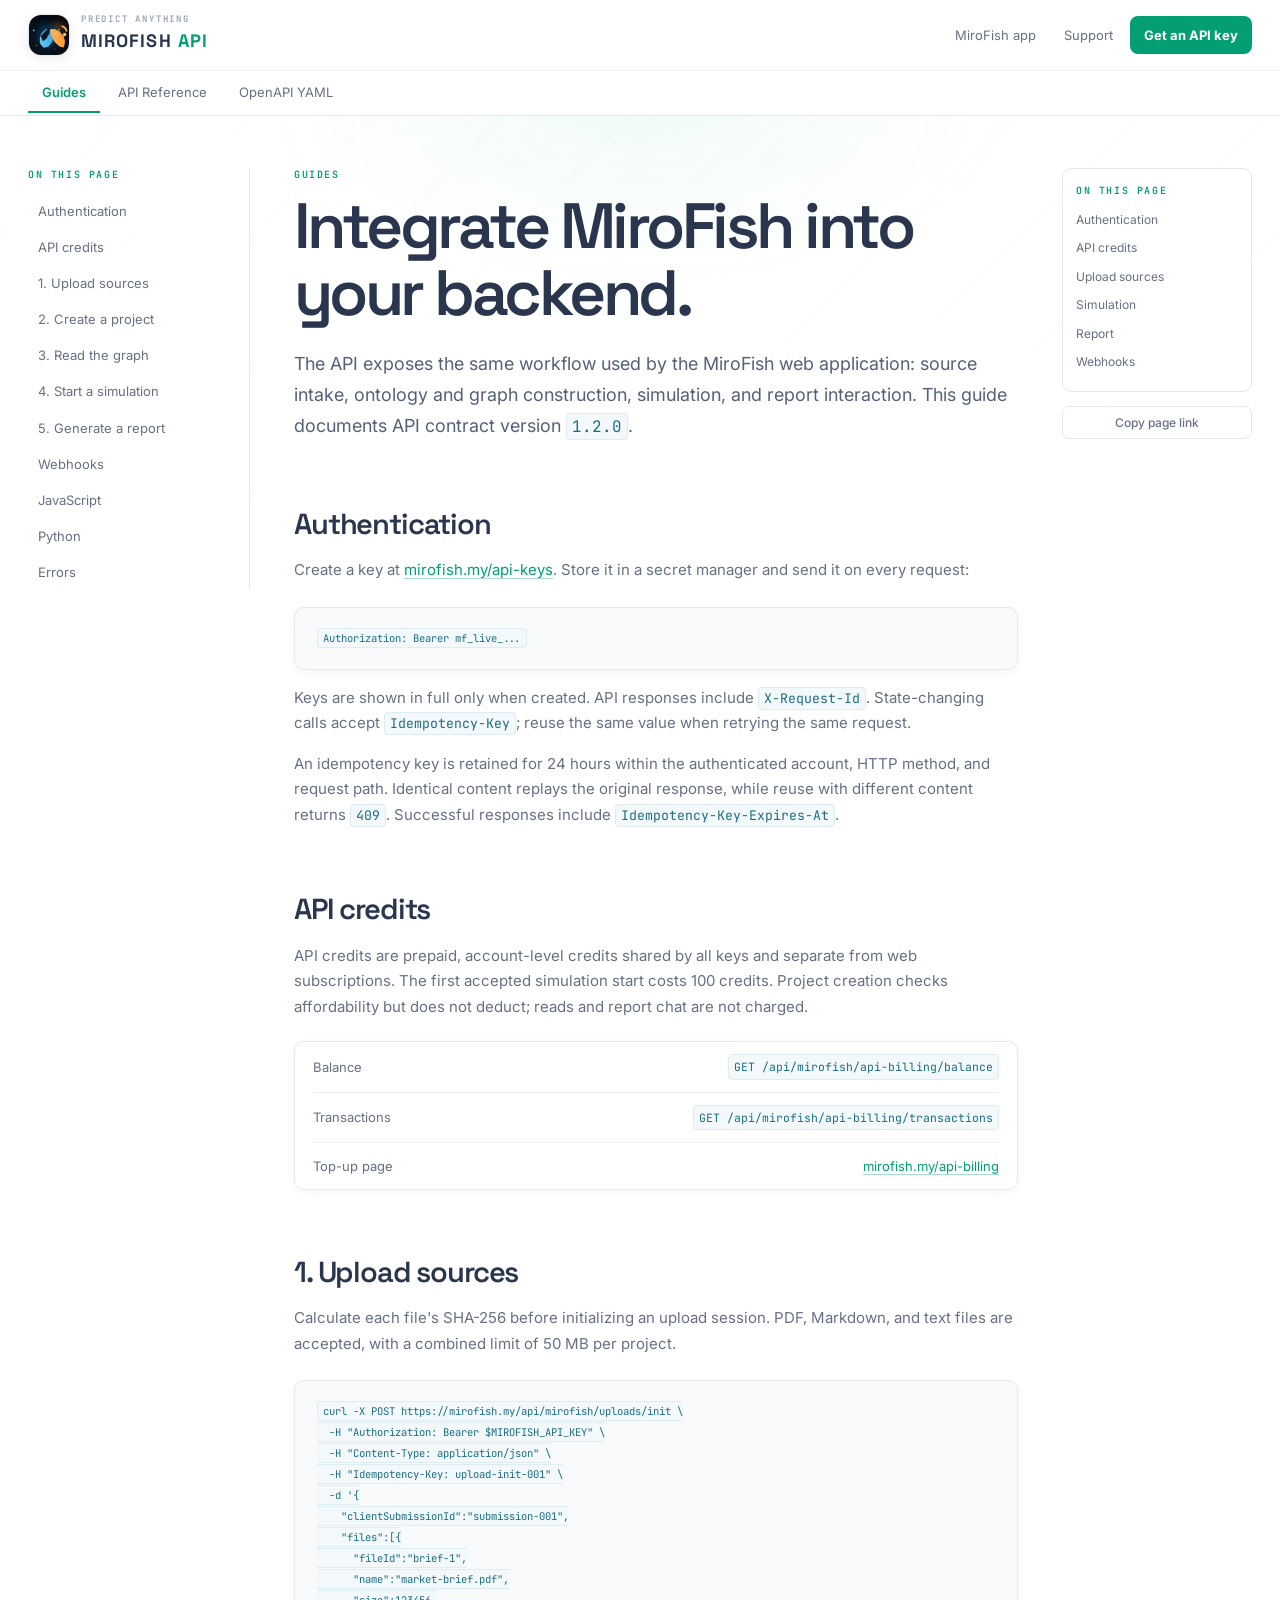
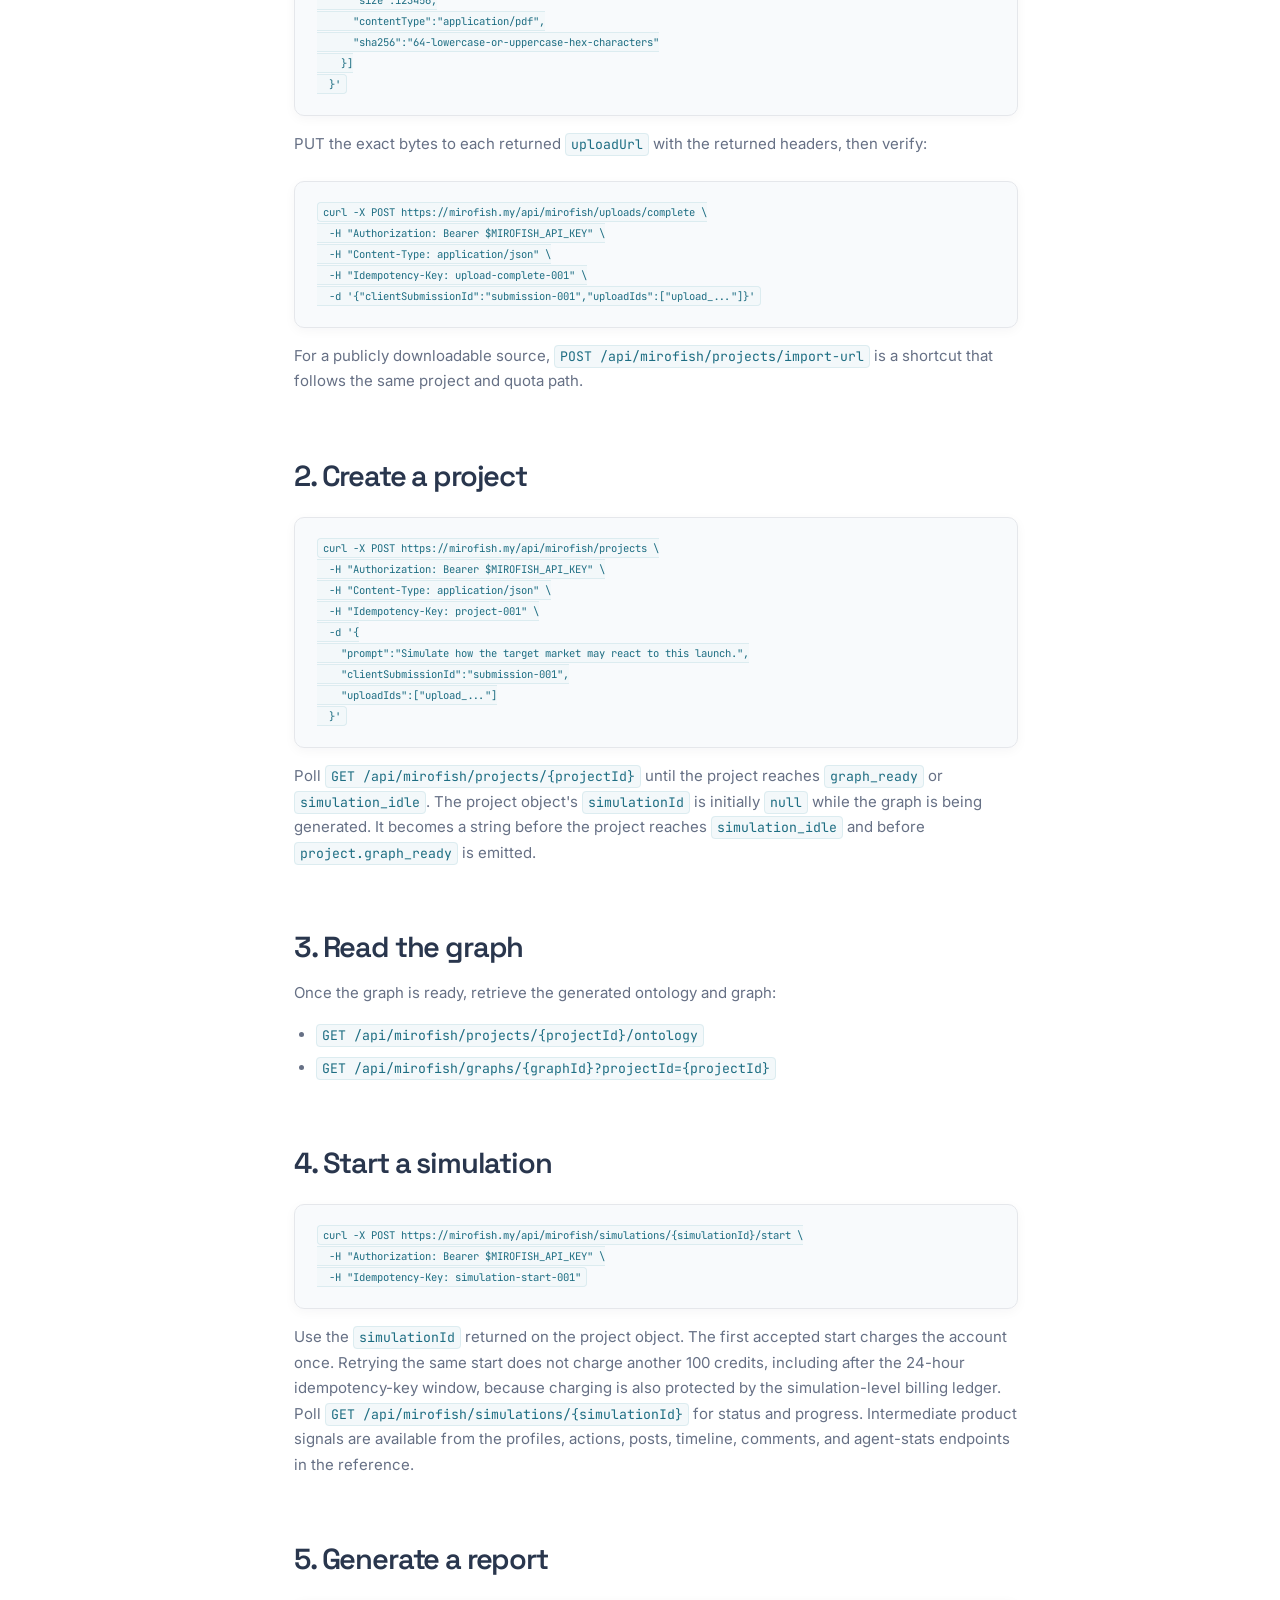
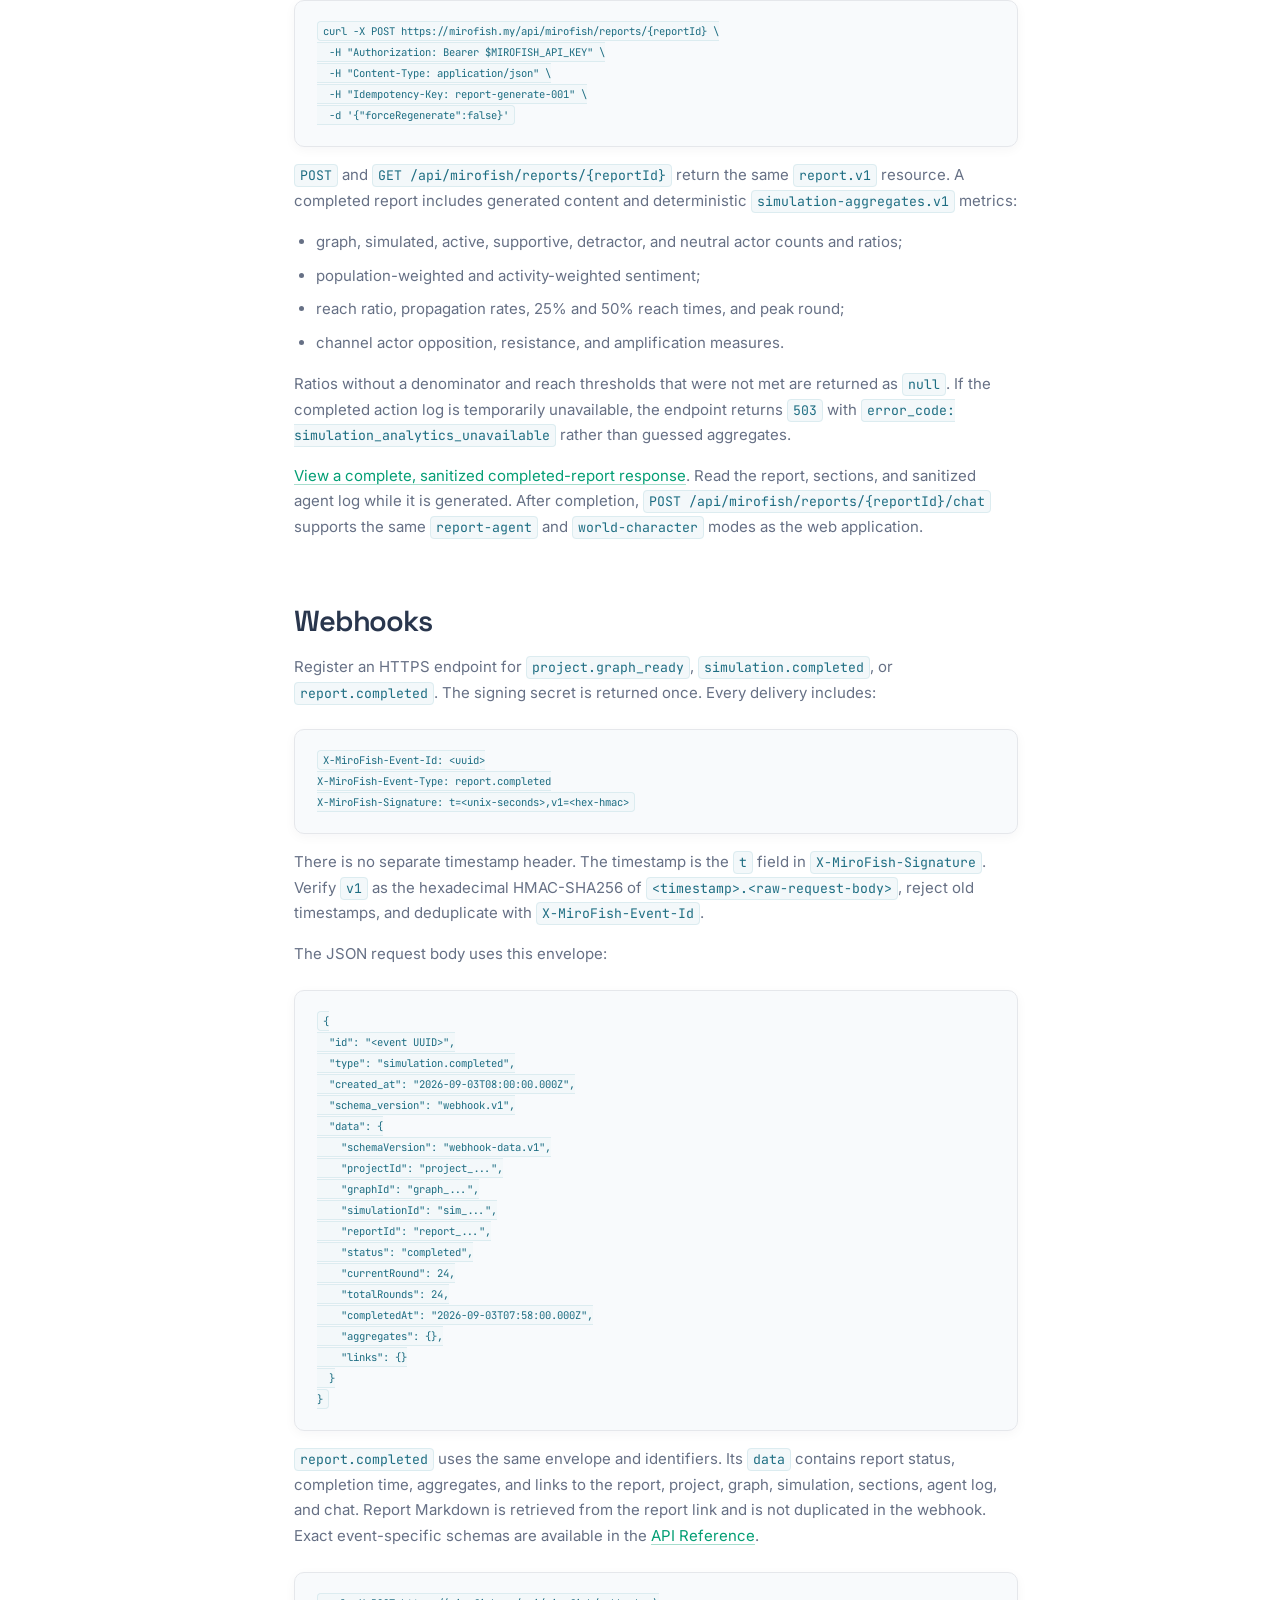
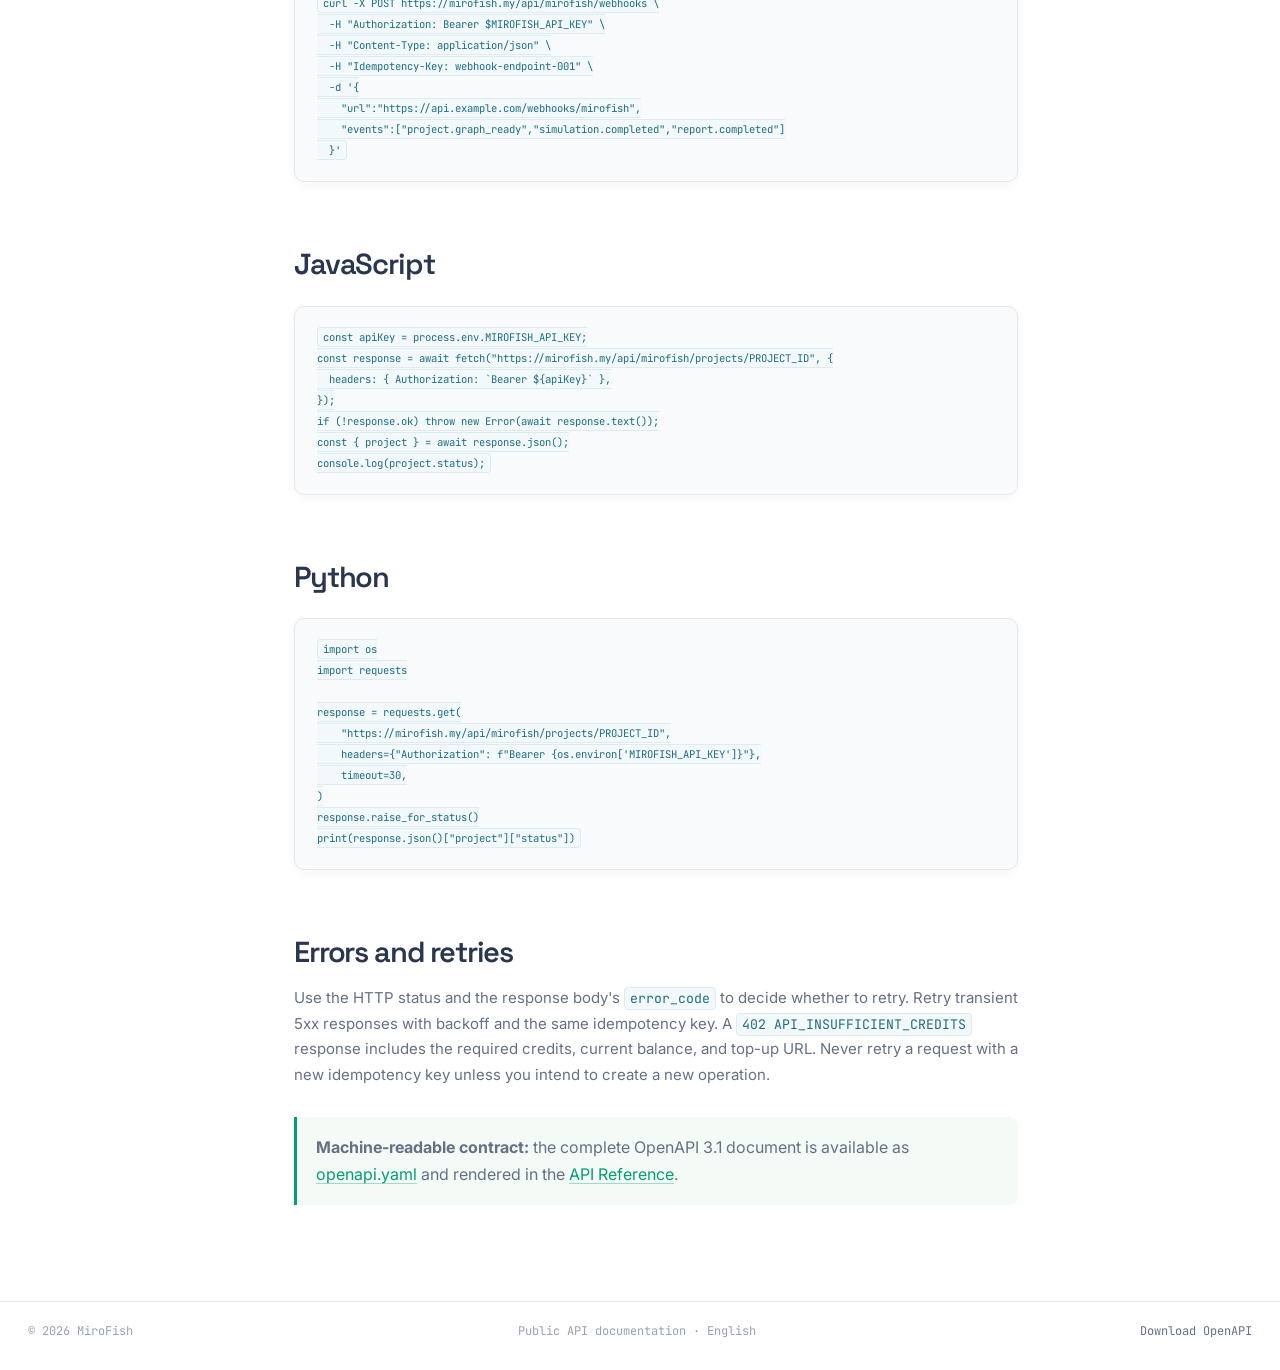
==== commit 40a6e818: "docs: publish MiroFish API v1.2.0 contract" ====
--- a/index.html
+++ b/index.html
@@ -18,12 +18,13 @@
       <aside class="docs-toc" aria-label="On this page"><div class="toc-title">On this page</div><a href="#authentication">Authentication</a><a href="#credits">API credits</a><a href="#upload">1. Upload sources</a><a href="#project">2. Create a project</a><a href="#graph">3. Read the graph</a><a href="#simulation">4. Start a simulation</a><a href="#report">5. Generate a report</a><a href="#webhooks">Webhooks</a><a href="#javascript">JavaScript</a><a href="#python">Python</a><a href="#errors">Errors</a></aside>
       <article class="docs-content">
         <div class="section-kicker">Guides</div><h1>Integrate MiroFish into your backend.</h1>
-        <p class="lede">The API exposes the same workflow used by the MiroFish web application: source intake, ontology and graph construction, simulation, and report interaction.</p>
+        <p class="lede">The API exposes the same workflow used by the MiroFish web application: source intake, ontology and graph construction, simulation, and report interaction. This guide documents API contract version <code>1.2.0</code>.</p>
 
         <h2 id="authentication">Authentication</h2>
         <p>Create a key at <a href="https://mirofish.my/api-keys">mirofish.my/api-keys</a>. Store it in a secret manager and send it on every request:</p>
         <pre><code>Authorization: Bearer mf_live_...</code></pre>
         <p>Keys are shown in full only when created. API responses include <code>X-Request-Id</code>. State-changing calls accept <code>Idempotency-Key</code>; reuse the same value when retrying the same request.</p>
+        <p>An idempotency key is retained for 24 hours within the authenticated account, HTTP method, and request path. Identical content replays the original response, while reuse with different content returns <code>409</code>. Successful responses include <code>Idempotency-Key-Expires-At</code>.</p>
 
         <h2 id="credits">API credits</h2>
         <p>API credits are prepaid, account-level credits shared by all keys and separate from web subscriptions. The first accepted simulation start costs 100 credits. Project creation checks affordability but does not deduct; reads and report chat are not charged.</p>
@@ -63,7 +64,7 @@
     "clientSubmissionId":"submission-001",
     "uploadIds":["upload_..."]
   }'</code></pre>
-        <p>Poll <code>GET /api/mirofish/projects/{projectId}</code> until the project reaches <code>graph_ready</code> or <code>simulation_idle</code>.</p>
+        <p>Poll <code>GET /api/mirofish/projects/{projectId}</code> until the project reaches <code>graph_ready</code> or <code>simulation_idle</code>. The project object's <code>simulationId</code> is initially <code>null</code> while the graph is being generated. It becomes a string before the project reaches <code>simulation_idle</code> and before <code>project.graph_ready</code> is emitted.</p>
 
         <h2 id="graph">3. Read the graph</h2>
         <p>Once the graph is ready, retrieve the generated ontology and graph:</p>
@@ -73,7 +74,7 @@
         <pre><code>curl -X POST https://mirofish.my/api/mirofish/simulations/{simulationId}/start \
   -H "Authorization: Bearer $MIROFISH_API_KEY" \
   -H "Idempotency-Key: simulation-start-001"</code></pre>
-        <p>The first accepted start charges the account once. Repeating the same start is idempotent. Poll <code>GET /api/mirofish/simulations/{simulationId}</code> for status and progress. Intermediate product signals are available from the profiles, actions, posts, timeline, comments, and agent-stats endpoints in the reference.</p>
+        <p>Use the <code>simulationId</code> returned on the project object. The first accepted start charges the account once. Retrying the same start does not charge another 100 credits, including after the 24-hour idempotency-key window, because charging is also protected by the simulation-level billing ledger. Poll <code>GET /api/mirofish/simulations/{simulationId}</code> for status and progress. Intermediate product signals are available from the profiles, actions, posts, timeline, comments, and agent-stats endpoints in the reference.</p>
 
         <h2 id="report">5. Generate a report</h2>
         <pre><code>curl -X POST https://mirofish.my/api/mirofish/reports/{reportId} \
@@ -81,10 +82,43 @@
   -H "Content-Type: application/json" \
   -H "Idempotency-Key: report-generate-001" \
   -d '{"forceRegenerate":false}'</code></pre>
-        <p>Read the report, sections, and sanitized agent log while it is generated. After completion, <code>POST /api/mirofish/reports/{reportId}/chat</code> supports the same <code>report-agent</code> and <code>world-character</code> modes as the web application.</p>
+        <p><code>POST</code> and <code>GET /api/mirofish/reports/{reportId}</code> return the same <code>report.v1</code> resource. A completed report includes generated content and deterministic <code>simulation-aggregates.v1</code> metrics:</p>
+        <ul>
+          <li>graph, simulated, active, supportive, detractor, and neutral actor counts and ratios;</li>
+          <li>population-weighted and activity-weighted sentiment;</li>
+          <li>reach ratio, propagation rates, 25% and 50% reach times, and peak round;</li>
+          <li>channel actor opposition, resistance, and amplification measures.</li>
+        </ul>
+        <p>Ratios without a denominator and reach thresholds that were not met are returned as <code>null</code>. If the completed action log is temporarily unavailable, the endpoint returns <code>503</code> with <code>error_code: simulation_analytics_unavailable</code> rather than guessed aggregates.</p>
+        <p><a href="examples/mirofish-report-completed.json">View a complete, sanitized completed-report response</a>. Read the report, sections, and sanitized agent log while it is generated. After completion, <code>POST /api/mirofish/reports/{reportId}/chat</code> supports the same <code>report-agent</code> and <code>world-character</code> modes as the web application.</p>
 
         <h2 id="webhooks">Webhooks</h2>
-        <p>Register an HTTPS endpoint for <code>project.graph_ready</code>, <code>simulation.completed</code>, or <code>report.completed</code>. The signing secret is returned once. Verify <code>v1</code> as HMAC-SHA256 of <code>&lt;timestamp&gt;.&lt;raw-request-body&gt;</code>, reject old timestamps, and deduplicate with <code>X-MiroFish-Event-Id</code>.</p>
+        <p>Register an HTTPS endpoint for <code>project.graph_ready</code>, <code>simulation.completed</code>, or <code>report.completed</code>. The signing secret is returned once. Every delivery includes:</p>
+        <pre><code>X-MiroFish-Event-Id: &lt;uuid&gt;
+X-MiroFish-Event-Type: report.completed
+X-MiroFish-Signature: t=&lt;unix-seconds&gt;,v1=&lt;hex-hmac&gt;</code></pre>
+        <p>There is no separate timestamp header. The timestamp is the <code>t</code> field in <code>X-MiroFish-Signature</code>. Verify <code>v1</code> as the hexadecimal HMAC-SHA256 of <code>&lt;timestamp&gt;.&lt;raw-request-body&gt;</code>, reject old timestamps, and deduplicate with <code>X-MiroFish-Event-Id</code>.</p>
+        <p>The JSON request body uses this envelope:</p>
+        <pre><code>{
+  "id": "&lt;event UUID&gt;",
+  "type": "simulation.completed",
+  "created_at": "2026-09-03T08:00:00.000Z",
+  "schema_version": "webhook.v1",
+  "data": {
+    "schemaVersion": "webhook-data.v1",
+    "projectId": "project_...",
+    "graphId": "graph_...",
+    "simulationId": "sim_...",
+    "reportId": "report_...",
+    "status": "completed",
+    "currentRound": 24,
+    "totalRounds": 24,
+    "completedAt": "2026-09-03T07:58:00.000Z",
+    "aggregates": {},
+    "links": {}
+  }
+}</code></pre>
+        <p><code>report.completed</code> uses the same envelope and identifiers. Its <code>data</code> contains report status, completion time, aggregates, and links to the report, project, graph, simulation, sections, agent log, and chat. Report Markdown is retrieved from the report link and is not duplicated in the webhook. Exact event-specific schemas are available in the <a href="reference.html">API Reference</a>.</p>
         <pre><code>curl -X POST https://mirofish.my/api/mirofish/webhooks \
   -H "Authorization: Bearer $MIROFISH_API_KEY" \
   -H "Content-Type: application/json" \
